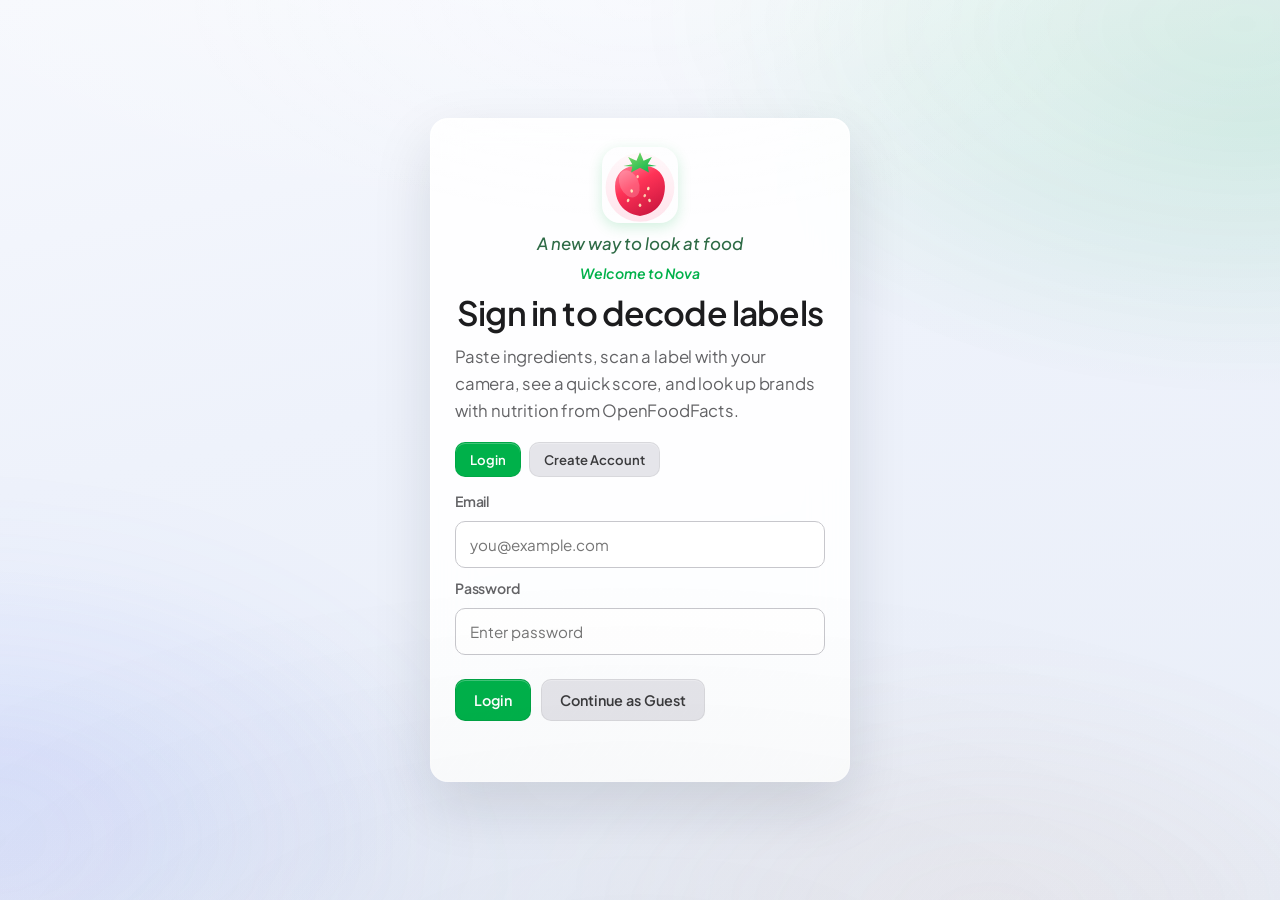
==== index.html @ 75154de6 "Add premium mesh background and glass UI chrome. Layer mesh gradients, blurred aurora blobs, vignett" ====
<!doctype html>
<html lang="en">
  <head>
    <meta charset="UTF-8" />
    <meta name="viewport" content="width=device-width, initial-scale=1.0" />
    <title>Nova — label decoder</title>
    <meta
      name="description"
      content="Nova: paste ingredients or scan a label, get a rough health score and additive flags. Vanilla JS, OpenFoodFacts, GitHub Pages."
    />
    <link rel="icon" href="./assets/nova-fruit-logo.svg" type="image/svg+xml" />
    <link rel="stylesheet" href="./nova-fonts.css?v=5" />
    <link rel="stylesheet" href="./styles.css?v=4" />
  </head>
  <body>
    <a class="skip" href="#app-main">Skip to main content</a>

    <section id="authScreen" class="auth-screen">
      <div class="auth-card">
        <div class="auth-logo-wrap">
          <img
            class="app-logo app-logo--lg"
            src="./assets/nova-fruit-logo.svg"
            width="76"
            height="76"
            alt=""
            decoding="async"
          />
        </div>
        <p class="tagline">A new way to look at food</p>
        <p class="eyebrow">Welcome to Nova</p>
        <h1>Sign in to decode labels</h1>
        <p class="auth-subtitle">
          Paste ingredients, scan a label with your camera, see a quick score, and look up brands with nutrition
          from OpenFoodFacts.
        </p>
        <div class="auth-mode-switch">
          <button id="showLoginButton" class="secondary small" type="button">Login</button>
          <button id="showCreateAccountButton" class="secondary small" type="button">
            Create Account
          </button>
        </div>
        <label for="loginEmail" class="label">Email</label>
        <input id="loginEmail" type="email" placeholder="you@example.com" />
        <label for="loginPassword" class="label">Password</label>
        <input id="loginPassword" type="password" placeholder="Enter password" />
        <div id="createAccountFields" class="hidden">
          <label for="signupConfirmPassword" class="label">Confirm Password</label>
          <input
            id="signupConfirmPassword"
            type="password"
            placeholder="Re-enter password"
          />
        </div>
        <div class="actions">
          <button id="loginButton">Login</button>
          <button id="createAccountButton" class="hidden">Create Account</button>
          <button id="guestButton" class="secondary">Continue as Guest</button>
        </div>
        <p id="authMessage" class="auth-message"></p>
      </div>
    </section>

    <div id="appContent" class="hidden">
      <div class="app-top-nav-wrap">
        <div class="app-top-nav">
          <a class="brand-lockup" href="#app-main" aria-label="Nova — main content">
            <img
              class="app-logo app-logo--nav"
              src="./assets/nova-fruit-logo.svg"
              width="36"
              height="36"
              alt=""
              decoding="async"
            />
            <span class="brand-mark">Nova</span>
          </a>
          <div class="top-metrics">
            <span id="topDateBadge" class="top-badge">📅</span>
            <span id="topCaloriesLeftBadge" class="top-badge top-badge--accent">Calories left: --</span>
          </div>
          <nav class="app-top-links" aria-label="Related pages">
            <a href="./history.html">History</a>
            <a href="./recommendations.html">Recommendations</a>
          </nav>
          <button id="themeToggleButton" class="secondary small" type="button">Dark mode</button>
          <button id="logoutButton" class="secondary small" type="button">Logout</button>
        </div>
      </div>

      <main id="app-main" class="app-shell">
        <section class="panel tab-panel" data-tab-panel="dashboard">
          <div class="calendar-strip" id="homeCalendarStrip"></div>
          <div class="home-top-grid">
            <article class="fit-card">
              <p class="fit-label">Steps</p>
              <p id="stepsValue" class="fit-big-number">0</p>
              <div class="home-ring home-ring--large home-ring--blue" id="stepsRing" aria-label="Steps progress">
                <span aria-hidden="true">👟</span>
              </div>
            </article>
            <article class="fit-card">
              <p class="fit-label">Calories burned</p>
              <p id="caloriesBurnedValue" class="fit-big-number">0</p>
              <p id="activityBreakdown" class="fit-subtext">Walk 0 · Active 0</p>
              <div class="home-ring home-ring--large home-ring--orange" id="caloriesBurnedRing" aria-label="Calories burned progress">
                <span aria-hidden="true">🔥</span>
              </div>
            </article>
          </div>
          <div class="water-row fit-card">
            <div>
              <p class="fit-label">Water</p>
              <strong id="waterValue">0 / 8 cups</strong>
            </div>
            <div class="water-actions">
              <button id="waterMinusButton" type="button" class="secondary small">−</button>
              <button id="waterPlusButton" type="button" class="secondary small">+</button>
            </div>
          </div>
          <div class="home-recent-head">
            <h3>Recently logged</h3>
          </div>
          <div id="homeRecentList" class="home-recent-list"></div>
        </section>

        <section class="panel tab-panel" data-tab-panel="progress">
          <h2>Progress</h2>
          <div class="progress-stat-grid">
            <article class="fit-card progress-stat-card">
              <p class="fit-label">Last weight</p>
              <strong id="lastWeightValue">0 lb</strong>
              <div class="home-ring home-ring--blue" id="weightRing"><span aria-hidden="true">⚖</span></div>
            </article>
            <article class="fit-card progress-stat-card">
              <p class="fit-label">Days logged</p>
              <strong id="daysLoggedValue">0</strong>
              <span id="cheatBadge" class="cheat-badge">0 cheat</span>
              <div class="home-ring home-ring--green" id="daysLoggedRing"><span aria-hidden="true">✓</span></div>
            </article>
          </div>
          <div class="segmented-control" id="progressRangeControl" role="tablist" aria-label="Progress range">
            <button type="button" class="segment active" data-range="90">90 Days</button>
            <button type="button" class="segment" data-range="180">6 Months</button>
            <button type="button" class="segment" data-range="365">1 Year</button>
            <button type="button" class="segment" data-range="all">All Time</button>
          </div>
          <article class="fit-card goal-progress-card">
            <div class="goal-progress-head">
              <h3>Goal Progress</h3>
              <span id="goalProgressLabel">0% completed</span>
            </div>
            <div id="goalChartWrap" class="goal-chart-wrap">
              <svg id="goalChartSvg" viewBox="0 0 640 240" aria-label="Goal progress chart"></svg>
              <div id="goalChartTooltip" class="chart-tooltip hidden"></div>
            </div>
          </article>
          <div class="goal-grid">
            <label class="label" for="goalCalories">Calorie goal</label>
            <input id="goalCalories" type="number" min="800" step="10" />
            <label class="label" for="goalProtein">Protein goal (g)</label>
            <input id="goalProtein" type="number" min="10" step="1" />
            <label class="label" for="goalCarbs">Carbs goal (g)</label>
            <input id="goalCarbs" type="number" min="10" step="1" />
            <label class="label" for="goalFat">Fat goal (g)</label>
            <input id="goalFat" type="number" min="10" step="1" />
            <div class="actions">
              <button id="saveGoalsButton">Save goals</button>
            </div>
          </div>
        </section>

        <section class="panel tab-panel" data-tab-panel="scan">
          <h2>Ingredient scan</h2>
          <label for="ingredients" class="label">Ingredients</label>
          <p class="lookup-note">
            Paste text, or use <strong>Scan label with camera</strong> — ingredients are read on your device (OCR).
            Commas, semicolons, or line breaks all work.
          </p>
          <div id="scanZone" class="scan-zone">
            <textarea
              id="ingredients"
              placeholder="Example: Carbonated water, high fructose corn syrup, caramel color, phosphoric acid, natural flavors, potassium benzoate, caffeine..."
              rows="8"
            ></textarea>
            <div class="scan-overlay hidden" id="scanOverlay" aria-hidden="true">
              <div class="scan-line"></div>
            </div>
          </div>
          <div id="scanLoading" class="scan-loading hidden" aria-live="polite">
            <span class="spinner" aria-hidden="true"></span>
            <span>Analyzing ingredients...</span>
          </div>

          <div class="actions">
            <button id="scanButton">Run Scan</button>
            <button id="openCameraModalButton" type="button" class="secondary">Scan label with camera</button>
            <button id="loadDemoButton" class="secondary">Load Demo Label</button>
          </div>

          <div
            id="cameraModal"
            class="modal hidden"
            role="dialog"
            aria-modal="true"
            aria-labelledby="cameraModalTitle"
          >
            <div class="modal-backdrop" id="cameraModalBackdrop" tabindex="-1"></div>
            <div class="modal-card">
              <h3 id="cameraModalTitle">Scan ingredient label</h3>
              <p class="modal-lead">
                Photograph the ingredient list in good light. Recognition runs in your browser; nothing is uploaded
                to Nova’s servers.
              </p>
              <video id="cameraPreview" class="camera-preview hidden" playsinline muted></video>
              <canvas id="cameraCanvas" class="hidden"></canvas>
              <p id="cameraOcrStatus" class="camera-status empty-state" aria-live="polite"></p>
              <div class="modal-actions">
                <button type="button" id="cameraWebcamStart" class="secondary">Use webcam</button>
                <button type="button" id="cameraWebcamCapture" class="secondary hidden">Capture photo</button>
                <input
                  id="cameraFileInput"
                  type="file"
                  class="hidden"
                  accept="image/*"
                  capture="environment"
                />
                <button type="button" id="cameraFileTrigger" class="secondary">Take / choose photo</button>
                <button type="button" id="cameraModalClose" class="secondary">Close</button>
              </div>
            </div>
          </div>

          <hr class="divider" />

          <h2>Brand lookup</h2>
          <label for="brandSearch" class="label">Search a food brand</label>
          <p class="lookup-note">Live product nutrition and food images powered by OpenFoodFacts.</p>
          <div class="brand-search-wrap">
            <input
              id="brandSearch"
              type="text"
              placeholder="Example: Kellogg's, Coca-Cola, Chobani..."
              autocomplete="off"
              aria-autocomplete="list"
              aria-controls="brandSuggestions"
              aria-expanded="false"
            />
            <ul id="brandSuggestions" class="suggestions hidden"></ul>
          </div>

          <div class="actions">
            <button id="brandSearchButton">Search Brand</button>
            <button id="loadBrandDemoButton" class="secondary">
              Load Demo Brand
            </button>
          </div>

          <hr class="divider" />
          <h2>Barcode lookup</h2>
          <label for="barcodeInput" class="label">Enter barcode (UPC/EAN)</label>
          <input id="barcodeInput" type="text" placeholder="Example: 5449000054227" inputmode="numeric" />
          <div class="actions">
            <button id="barcodeLookupButton">Lookup Barcode</button>
          </div>
        </section>

        <section class="panel panel--results tab-panel" data-tab-panel="results">
          <h2>Scan results</h2>
          <p class="lookup-note score-legend" aria-label="Score color bands">
            <span><strong>80–100</strong> good</span> ·
            <span><strong>50–79</strong> so-so</span> ·
            <span><strong>0–49</strong> poor</span>
          </p>
          <div id="emptyState" class="empty-state">
            Run a scan to see additive detection, risk analysis, and cleaner swaps.
          </div>

          <div id="results" class="hidden">
            <div class="score-row">
              <div class="score-badge tier-neutral" id="scoreBadge">
                <span id="scoreValue">--</span>
                <small>Health Score</small>
              </div>
              <div>
                <p id="verdict" class="verdict"></p>
                <p id="confidence" class="confidence"></p>
                <p id="nutritionSummary" class="nutrition-summary"></p>
                <div class="actions actions--compact">
                  <label for="mealTypeSelect" class="label">Log as</label>
                  <select id="mealTypeSelect">
                    <option value="Breakfast">Breakfast</option>
                    <option value="Lunch">Lunch</option>
                    <option value="Dinner">Dinner</option>
                    <option value="Snack">Snack</option>
                  </select>
                  <button id="addToTodayButton" class="secondary" type="button" disabled>Add to Today</button>
                </div>
              </div>
            </div>

            <figure class="result-visual">
              <img
                id="resultImage"
                src="./assets/default-food.svg"
                alt="Food profile visual"
                referrerpolicy="no-referrer"
                loading="lazy"
              />
              <figcaption id="resultImageCaption">Visual profile preview</figcaption>
            </figure>

            <div class="result-block">
              <h3 id="flagTitle">Hidden Additives / Harmful Ingredients</h3>
              <ul id="flagList"></ul>
            </div>

            <div class="result-block">
              <h3 id="factTitle">What This Means</h3>
              <ul id="factList"></ul>
            </div>

            <div class="result-block">
              <h3 id="alternativeTitle">Cleaner Alternatives</h3>
              <ul id="alternativeList"></ul>
            </div>
          </div>
        </section>

        <section class="panel tab-panel" data-tab-panel="log">
          <h2>Today meal log</h2>
          <p id="mealLogDate" class="lookup-note"></p>
          <div id="mealTimeline" class="meal-timeline"></div>
        </section>
      </main>

      <nav class="bottom-tabs" aria-label="App sections">
        <button class="tab-button active" type="button" data-tab-target="dashboard" aria-label="Home">
          <span class="tab-icon" aria-hidden="true">⌂</span>
          <span class="tab-label">Home</span>
        </button>
        <button class="tab-button" type="button" data-tab-target="progress" aria-label="Progress">
          <span class="tab-icon" aria-hidden="true">▥</span>
          <span class="tab-label">Progress</span>
        </button>
        <button class="tab-button" type="button" data-tab-target="scan" aria-label="Settings">
          <span class="tab-icon" aria-hidden="true">⚙</span>
          <span class="tab-label">Settings</span>
        </button>
      </nav>
      <button id="fabAddButton" class="fab-add-button" type="button" aria-label="Add meal">+</button>

      <footer class="app-footer">
        <p>
          <strong>Nova — Grislis</strong> · class project<br />
          <a href="./showcase.html">Project write-up (showcase)</a>
          ·
          <a href="https://github.com/bgrislis27-crypto/Grislis--Nova-app">GitHub repository</a>
        </p>
        <p class="fine-print">
          Visual style and traffic-light colors are <strong>Yuka-inspired</strong> for a class demo. Nova is not
          affiliated with Yuka SAS; scores and UI differ from the real product. Not medical advice — consult a
          professional for personal nutrition decisions.
        </p>
      </footer>
    </div>

    <script src="./app.js"></script>
  </body>
</html>
---- nova-fonts.css ----
/* Shared by index.html + showcase.html — one source of truth for type. */
@import url("https://fonts.googleapis.com/css2?family=Plus+Jakarta+Sans:ital,wght@0,400..700;1,400..700&display=swap");

:root {
  --font-serif: "Iowan Old Style", "Palatino Linotype", Palatino, "Palatino LT STD", Charter,
    "Book Antiqua", Georgia, "Times New Roman", serif;
  /* Rounded app-style sans (common on modern nutrition / tracker UIs) */
  --font-ui: "Plus Jakarta Sans", -apple-system, BlinkMacSystemFont, "Segoe UI", Roboto, "Helvetica Neue", Arial,
    sans-serif;
  --step--1: clamp(0.9rem, 0.85rem + 0.35vw, 1.05rem);
  --step-0: clamp(1.04rem, 0.96rem + 0.45vw, 1.18rem);
}
---- styles.css ----
/* Yuka-inspired palette (aligned with showcase.html tokens). */
:root {
  color-scheme: light;
  --page: #f3f4f8;
  --page-alt: #f8f9fc;
  --page-elevated: #eef1f7;
  --card: #ffffff;
  --text: #1c1c1e;
  --muted: #636366;
  --border: #d1d1d6;
  --stroke: #d1d1d6;
  --border-strong: #c7c7cc;
  --yuka-excellent: #00b14a;
  --yuka-excellent-soft: #e6f7ed;
  --yuka-fair: #ff9f0a;
  --yuka-fair-soft: #fff4e5;
  --yuka-poor: #ff3b30;
  --yuka-poor-soft: #ffebeb;
  --excellent: #00b14a;
  --cta: #00b14a;
  --cta-hover: #009a3f;
  --secondary-fill: #e5e5ea;
  --secondary-text: #3a3a3c;
  --secondary-hover: #d8d8dc;
  --shadow: 0 6px 18px rgba(15, 23, 42, 0.06);
  --shadow-card: var(--shadow);
  --shadow-float: 0 4px 20px rgba(0, 0, 0, 0.06);
  --shadow-lg: var(--shadow-float);
  --radius: 18px;
  --radius-lg: 18px;
  --radius-md: 14px;
  --radius-sm: 10px;
  --max: 52rem;
  --space: clamp(1rem, 3vw, 2.5rem);
  --paper-noise: rgba(255, 255, 255, 0.08);
  /* Page atmosphere (light) */
  --bg-mesh-a: #f6f8fd;
  --bg-mesh-b: #eef2fb;
  --bg-mesh-c: #e9eef8;
  --bg-aurora-1: rgba(0, 177, 74, 0.11);
  --bg-aurora-2: rgba(110, 138, 255, 0.14);
  --bg-aurora-3: rgba(255, 186, 130, 0.09);
  --bg-vignette: rgba(12, 18, 32, 0.045);
  --bg-rim: rgba(255, 255, 255, 0.55);
  --bg-blob-blur: 68px;
  --bg-mesh-spot-tr: rgba(0, 177, 74, 0.06);
  --bg-mesh-spot-bl: rgba(110, 138, 255, 0.07);
}

:root[data-theme="dark"] {
  color-scheme: dark;
  --page: #141723;
  --page-alt: #171b29;
  --page-elevated: #1a1f2e;
  --card: #1c2232;
  --text: #f3f5fb;
  --muted: #a2acc1;
  --border: #364055;
  --stroke: #364055;
  --border-strong: #3d4960;
  --secondary-fill: #2a3347;
  --secondary-text: #e4e8f3;
  --secondary-hover: #34405a;
  --shadow: 0 8px 24px rgba(0, 0, 0, 0.35);
  --paper-noise: rgba(255, 255, 255, 0.02);
  /* Page atmosphere (dark) */
  --bg-mesh-a: #0d1018;
  --bg-mesh-b: #121826;
  --bg-mesh-c: #0a0d14;
  --bg-aurora-1: rgba(0, 214, 110, 0.07);
  --bg-aurora-2: rgba(96, 140, 255, 0.1);
  --bg-aurora-3: rgba(255, 170, 95, 0.045);
  --bg-vignette: rgba(0, 0, 0, 0.42);
  --bg-rim: rgba(120, 160, 255, 0.06);
  --bg-blob-blur: 80px;
  --bg-mesh-spot-tr: rgba(0, 214, 110, 0.05);
  --bg-mesh-spot-bl: rgba(96, 140, 255, 0.08);
}

* {
  box-sizing: border-box;
}

html {
  min-height: 100%;
  scroll-behavior: smooth;
}

@media (prefers-reduced-motion: reduce) {
  html {
    scroll-behavior: auto;
  }
}

a {
  color: #008f3d;
  text-decoration-thickness: 0.06em;
  text-underline-offset: 0.18em;
}

a:hover {
  color: var(--cta-hover);
}

code {
  font-family: ui-monospace, "Cascadia Code", "Source Code Pro", Menlo, Consolas, monospace;
  font-size: 0.88em;
}

body {
  margin: 0;
  font-family: var(--font-ui);
  font-size: var(--step-0);
  color: var(--text);
  min-height: 100vh;
  line-height: 1.55;
  letter-spacing: -0.01em;
  -webkit-font-smoothing: antialiased;
  background-color: var(--page);
  background-image:
    radial-gradient(ellipse 120% 70% at 50% -15%, var(--bg-rim), transparent 58%),
    radial-gradient(ellipse 90% 55% at 100% 15%, var(--bg-mesh-spot-tr), transparent 52%),
    radial-gradient(ellipse 70% 45% at 0% 85%, var(--bg-mesh-spot-bl), transparent 50%),
    linear-gradient(168deg, var(--bg-mesh-a) 0%, var(--bg-mesh-b) 42%, var(--bg-mesh-c) 100%);
  background-attachment: fixed;
}

/* Soft aurora blobs — between body background and content */
body::before {
  content: "";
  position: fixed;
  inset: -12%;
  pointer-events: none;
  background:
    radial-gradient(ellipse 55% 48% at 88% 10%, var(--bg-aurora-1), transparent 70%),
    radial-gradient(ellipse 48% 42% at 8% 85%, var(--bg-aurora-2), transparent 72%),
    radial-gradient(ellipse 40% 35% at 72% 95%, var(--bg-aurora-3), transparent 75%);
  filter: blur(var(--bg-blob-blur));
  opacity: 0.92;
  transform: translateZ(0);
  animation: aura-drift 28s ease-in-out infinite alternate;
}

@media (prefers-reduced-motion: reduce) {
  body::before {
    animation: none;
  }
}

@keyframes aura-drift {
  0% {
    transform: translate(0, 0) scale(1);
  }
  100% {
    transform: translate(-1.2%, 1.4%) scale(1.03);
  }
}

/* Vignette + micro texture — sits above blurred layer */
body::after {
  content: "";
  position: fixed;
  inset: 0;
  pointer-events: none;
  background-image:
    radial-gradient(ellipse 140% 90% at 50% 110%, var(--bg-vignette), transparent 52%),
    radial-gradient(ellipse 80% 55% at 50% 0%, rgba(255, 255, 255, 0.06), transparent 45%),
    repeating-linear-gradient(
      125deg,
      transparent 0,
      transparent 9px,
      var(--paper-noise) 9px,
      var(--paper-noise) 10px
    );
  opacity: 0.85;
  mix-blend-mode: multiply;
}

:root[data-theme="dark"] body::after {
  mix-blend-mode: normal;
  opacity: 1;
  background-image:
    radial-gradient(ellipse 130% 85% at 50% 115%, var(--bg-vignette), transparent 55%),
    radial-gradient(ellipse 75% 45% at 50% -5%, rgba(120, 160, 255, 0.07), transparent 48%),
    repeating-linear-gradient(
      125deg,
      transparent 0,
      transparent 9px,
      var(--paper-noise) 9px,
      var(--paper-noise) 10px
    );
}

.skip {
  position: absolute;
  left: -999px;
  top: auto;
  width: 1px;
  height: 1px;
  overflow: hidden;
}

.skip:focus {
  position: fixed;
  left: 16px;
  top: 16px;
  z-index: 999;
  width: auto;
  height: auto;
  padding: 0.75rem 1rem;
  background: var(--card);
  border: 2px solid var(--yuka-excellent);
  border-radius: 12px;
  color: var(--text);
  text-decoration: none;
  font-family: var(--font-ui);
  font-size: 0.9rem;
}

.auth-screen {
  min-height: 100vh;
  display: grid;
  place-items: center;
  padding: 24px;
  background: transparent;
}

.auth-card {
  width: 100%;
  max-width: 420px;
  background: rgba(255, 255, 255, 0.9);
  backdrop-filter: blur(18px) saturate(1.1);
  -webkit-backdrop-filter: blur(18px) saturate(1.1);
  border: 1px solid rgba(255, 255, 255, 0.75);
  border-radius: var(--radius-lg);
  padding: 28px 24px;
  box-shadow:
    0 1px 0 rgba(255, 255, 255, 0.75) inset,
    0 24px 60px rgba(15, 23, 42, 0.12);
}

.auth-card .tagline {
  margin: 0 0 6px;
  text-align: center;
}

.auth-logo-wrap {
  display: flex;
  justify-content: center;
  margin: 0 0 8px;
}

.app-logo {
  display: block;
  width: 56px;
  height: 56px;
  flex-shrink: 0;
  border-radius: 14px;
  box-shadow: 0 4px 14px rgba(0, 177, 74, 0.18);
}

.app-logo--lg {
  width: 76px;
  height: 76px;
  border-radius: 18px;
}

.app-logo--sm {
  width: 38px;
  height: 38px;
  border-radius: 11px;
  box-shadow: 0 2px 10px rgba(0, 177, 74, 0.14);
}

.app-logo--nav {
  width: 36px;
  height: 36px;
  border-radius: 10px;
  box-shadow: 0 4px 14px rgba(0, 177, 74, 0.2);
}

.app-logo--hero {
  width: 4.35rem;
  height: 4.35rem;
  border-radius: 1.1rem;
  box-shadow: 0 8px 22px rgba(0, 177, 74, 0.2);
}

.app-top-nav-wrap {
  position: sticky;
  top: 0;
  z-index: 50;
  width: 100%;
  background: rgba(255, 255, 255, 0.78);
  backdrop-filter: blur(18px) saturate(1.12);
  -webkit-backdrop-filter: blur(18px) saturate(1.12);
  border-bottom: 1px solid rgba(255, 255, 255, 0.65);
  box-shadow:
    0 1px 0 rgba(255, 255, 255, 0.55) inset,
    0 10px 40px rgba(15, 23, 42, 0.05);
}

.app-top-nav {
  max-width: calc(var(--max) + 6rem);
  margin: 0 auto;
  padding: 0.85rem var(--space);
  display: grid;
  grid-template-columns: minmax(0, 1fr) auto auto auto;
  align-items: center;
  gap: 0.5rem 0.75rem;
  font-family: var(--font-ui);
  font-size: 0.94rem;
}

.app-header {
  max-width: calc(var(--max) + 6rem);
  margin: 0 auto;
  padding: 0.75rem var(--space) 0;
}

.app-top-nav .brand-lockup {
  justify-self: start;
}

.app-top-nav .app-top-links {
  justify-self: end;
}

.app-top-nav #logoutButton {
  justify-self: end;
}

.top-metrics {
  display: inline-flex;
  flex-wrap: wrap;
  gap: 0.45rem;
  justify-self: center;
}

.top-badge {
  display: inline-flex;
  align-items: center;
  gap: 0.35rem;
  padding: 7px 10px;
  border-radius: 999px;
  font-size: 0.78rem;
  color: #4b5668;
  background: rgba(231, 236, 245, 0.85);
  border: 1px solid rgba(70, 84, 106, 0.12);
}

.top-badge--accent {
  color: #0f6537;
  background: rgba(217, 241, 228, 0.9);
  border-color: rgba(0, 177, 74, 0.32);
  font-weight: 600;
}

@media (max-width: 540px) {
  .app-top-nav {
    grid-template-columns: 1fr 1fr;
    justify-items: stretch;
  }

  .app-top-nav .brand-lockup,
  .app-top-nav .top-metrics,
  .app-top-nav .app-top-links {
    justify-self: stretch;
  }

  .app-top-nav #logoutButton {
    grid-column: 1 / -1;
  }

  .app-top-links {
    justify-content: center;
  }

  .top-metrics {
    justify-content: flex-start;
  }

  .app-top-nav #logoutButton {
    width: 100%;
  }
}

.brand-lockup {
  display: inline-flex;
  align-items: center;
  gap: 0.45rem;
  text-decoration: none;
  color: inherit;
}

.brand-lockup:hover {
  text-decoration: none;
}

.brand-mark {
  font-family: var(--font-ui);
  font-weight: 700;
  font-size: 1.12rem;
  letter-spacing: 0;
  color: var(--excellent);
}

.brand-lockup:hover .brand-mark {
  color: var(--cta-hover);
}

.app-top-links {
  display: flex;
  flex-wrap: wrap;
  gap: 0.45rem 0.85rem;
  justify-content: center;
}

.app-top-links a {
  font-size: 0.82rem;
  font-weight: 500;
  color: var(--muted);
  text-decoration: none;
}

.app-top-links a:hover {
  color: var(--text);
  text-decoration: underline;
}

.auth-subtitle {
  color: var(--muted);
  margin-top: 0;
  margin-bottom: 18px;
  font-size: 1.05rem;
  line-height: 1.62;
}

.auth-message {
  min-height: 20px;
  margin: 12px 0 0;
  color: var(--yuka-fair);
  font-size: 0.9rem;
  font-family: var(--font-ui);
}

.auth-mode-switch {
  display: flex;
  gap: 8px;
  margin-bottom: 14px;
}

.auth-mode-switch button.active {
  background: var(--cta);
  color: #fff;
}

.hero {
  padding: clamp(1.25rem, 4vw, 2.5rem) 0 clamp(1.5rem, 5vw, 3rem);
}

.hero-inner {
  padding: clamp(1.25rem, 3vw, 1.75rem);
  border-radius: var(--radius);
  border: 1px solid rgba(255, 255, 255, 0.7);
  background: #ffffff;
  box-shadow: 0 18px 48px rgba(15, 23, 42, 0.14);
  position: relative;
  overflow: clip;
}

.hero-inner::after {
  content: "";
  position: absolute;
  right: -80px;
  top: -80px;
  width: 220px;
  height: 220px;
  border-radius: 50%;
  background: radial-gradient(circle, rgba(0, 177, 74, 0.13) 0%, rgba(0, 177, 74, 0) 68%);
  pointer-events: none;
}

.hero-mark {
  display: flex;
  justify-content: center;
  margin: 0 0 0.75rem;
}

.tagline {
  margin: 0 0 0.4rem;
  font-size: 1.05rem;
  font-weight: 500;
  font-style: italic;
  letter-spacing: 0;
  text-transform: none;
  color: #2d6a45;
  text-align: center;
}

.hero-inner .tagline {
  text-align: center;
}

.eyebrow {
  color: var(--yuka-excellent);
  letter-spacing: 0;
  font-size: 0.88rem;
  font-weight: 600;
  font-style: italic;
  text-transform: none;
  margin: 0 0 8px;
  text-align: center;
}

h1 {
  margin: 0 0 10px;
  line-height: 1.2;
  font-weight: 600;
  font-size: clamp(1.55rem, 1.2rem + 1.5vw, 2.1rem);
  letter-spacing: -0.025em;
  text-align: center;
  max-width: 34ch;
  margin-left: auto;
  margin-right: auto;
}

.lead {
  margin: 0 auto;
  max-width: 52ch;
  color: var(--muted);
  font-size: 1.05rem;
  line-height: 1.62;
  text-align: center;
}

.hero-content--with-art {
  display: flex;
  justify-content: center;
  margin-top: 1.25rem;
}

.hero-image {
  width: 100%;
  max-width: 260px;
  border-radius: var(--radius-md);
  border: 1px solid var(--border);
  background: #ffffff;
  box-shadow: var(--shadow-card);
  padding: 6px;
  transform: rotate(-1.2deg);
}

.app-shell {
  display: block;
  max-width: calc(var(--max) + 6rem);
  margin: 0 auto;
  padding: 1rem var(--space) 7rem;
}

.app-shell > .panel {
  border-radius: 18px;
  border: 1px solid rgba(255, 255, 255, 0.55);
  box-shadow:
    0 1px 0 rgba(255, 255, 255, 0.65) inset,
    0 10px 40px rgba(15, 23, 42, 0.07),
    0 2px 8px rgba(15, 23, 42, 0.03);
  margin: 0 0 1rem;
  padding: clamp(1.75rem, 4vw, 2.75rem) var(--space);
  background: var(--card);
  position: relative;
}

.app-shell > .panel:nth-of-type(even) {
  border-radius: 18px;
}

@media (min-width: 920px) {
  .app-shell > .panel:nth-of-type(odd) {
    transform: none;
  }
  .app-shell > .panel:nth-of-type(even) {
    transform: none;
  }
}

.app-shell > .panel.panel--results {
  background: var(--page-elevated);
  border-color: rgba(255, 255, 255, 0.45);
  box-shadow:
    0 1px 0 rgba(255, 255, 255, 0.5) inset,
    0 14px 44px rgba(15, 23, 42, 0.09);
}

.tab-panel {
  display: none;
}

.tab-panel.active {
  display: block;
}

h2 {
  margin-top: 0;
  font-size: clamp(1.22rem, 1.05rem + 0.65vw, 1.5rem);
  font-weight: 600;
  letter-spacing: -0.02em;
  line-height: 1.25;
  display: inline-flex;
  align-items: center;
  gap: 0.55rem;
}

h2::before {
  content: "";
  width: 8px;
  height: 8px;
  border-radius: 999px;
  background: #2cb56f;
  box-shadow: 0 0 0 4px rgba(44, 181, 111, 0.18);
}

.app-shell > .panel h2 {
  margin-bottom: 0.5rem;
}

.label {
  display: block;
  margin-bottom: 8px;
  color: var(--muted);
  font-size: 0.88rem;
  font-weight: 600;
  font-family: var(--font-ui);
}

textarea {
  width: 100%;
  border-radius: var(--radius-sm);
  border: 1px solid var(--border-strong);
  background: var(--card);
  color: var(--text);
  padding: 14px;
  resize: vertical;
  line-height: 1.45;
  font-size: 0.95rem;
  font-family: var(--font-ui);
}

textarea:focus-visible {
  outline: 2px solid var(--yuka-excellent);
  outline-offset: 1px;
  border-color: var(--yuka-excellent);
}

.scan-zone {
  position: relative;
}

.scan-overlay {
  position: absolute;
  inset: 0;
  border-radius: var(--radius-sm);
  pointer-events: none;
  overflow: hidden;
  background: linear-gradient(
    to bottom,
    rgba(255, 255, 255, 0.35),
    rgba(255, 255, 255, 0.1)
  );
}

.scan-line {
  position: absolute;
  left: 0;
  right: 0;
  height: 3px;
  background: linear-gradient(90deg, transparent, var(--yuka-excellent), transparent);
  box-shadow: 0 0 12px rgba(0, 177, 74, 0.45);
  animation: scanLineMove 1.1s ease-in-out infinite alternate;
}

.scan-loading {
  margin-top: 10px;
  display: inline-flex;
  align-items: center;
  gap: 8px;
  color: var(--muted);
  font-size: 0.92rem;
  font-family: var(--font-ui);
}

.spinner {
  width: 16px;
  height: 16px;
  border: 2px solid var(--border);
  border-top-color: var(--yuka-excellent);
  border-radius: 999px;
  animation: spin 0.8s linear infinite;
}

@keyframes scanLineMove {
  from {
    top: 8%;
  }
  to {
    top: calc(100% - 8%);
  }
}

@keyframes spin {
  to {
    transform: rotate(360deg);
  }
}

input[type="text"] {
  width: 100%;
  border-radius: var(--radius-sm);
  border: 1px solid var(--border-strong);
  background: var(--card);
  color: var(--text);
  padding: 12px 14px;
  line-height: 1.4;
  font-size: 0.95rem;
  font-family: var(--font-ui);
}

input[type="number"],
select {
  width: 100%;
  border-radius: var(--radius-sm);
  border: 1px solid var(--border-strong);
  background: var(--card);
  color: var(--text);
  padding: 11px 12px;
  line-height: 1.4;
  font-size: 0.95rem;
  font-family: var(--font-ui);
}

input[type="text"]:focus-visible {
  outline: 2px solid var(--yuka-excellent);
  outline-offset: 1px;
}

input[type="number"]:focus-visible,
select:focus-visible {
  outline: 2px solid var(--yuka-excellent);
  outline-offset: 1px;
}

input[type="email"],
input[type="password"] {
  width: 100%;
  border-radius: var(--radius-sm);
  border: 1px solid var(--border-strong);
  background: #ffffff;
  color: var(--text);
  padding: 12px 14px;
  line-height: 1.4;
  margin-bottom: 10px;
  font-size: 0.95rem;
  font-family: var(--font-ui);
}

input[type="email"]:focus-visible,
input[type="password"]:focus-visible {
  outline: 2px solid var(--yuka-excellent);
  outline-offset: 1px;
}

.brand-search-wrap {
  position: relative;
}

.suggestions {
  position: absolute;
  top: calc(100% + 6px);
  left: 0;
  right: 0;
  list-style: none;
  margin: 0;
  padding: 6px;
  background: var(--card);
  border: 1px solid var(--border);
  border-radius: var(--radius-sm);
  z-index: 20;
  box-shadow: var(--shadow-float);
}

.suggestions li {
  margin: 0;
}

.suggestion-item {
  width: 100%;
  text-align: left;
  padding: 10px 12px;
  border-radius: 8px;
  border: 0;
  background: transparent;
  color: var(--text);
  cursor: pointer;
  font-size: 0.95rem;
  font-family: var(--font-ui);
}

.suggestion-item:hover,
.suggestion-item.active {
  background: var(--yuka-excellent-soft);
}

.actions {
  margin-top: 14px;
  display: flex;
  gap: 10px;
  flex-wrap: wrap;
}

.actions--compact {
  align-items: center;
  gap: 8px;
}

.actions--compact .label {
  margin: 0;
}

.actions--compact select {
  width: auto;
  min-width: 126px;
}

.divider {
  border: 0;
  border-top: 1px solid var(--border);
  margin: 22px 0;
}

button {
  border: 0;
  border-radius: 10px;
  padding: 11px 18px;
  font-family: var(--font-ui);
  font-weight: 600;
  font-size: 0.9rem;
  cursor: pointer;
  background: var(--cta);
  color: #fff;
  border: 1px solid rgba(0, 0, 0, 0.08);
  box-shadow: 0 1px 0 rgba(255, 255, 255, 0.25) inset;
}

button:hover {
  background: var(--cta-hover);
}

button.secondary {
  background: var(--secondary-fill);
  color: var(--secondary-text);
  border-color: rgba(0, 0, 0, 0.06);
}

button.secondary:hover {
  background: var(--secondary-hover);
}

button.small {
  padding: 8px 14px;
  font-size: 0.82rem;
}

button:focus-visible {
  outline: 2px solid var(--yuka-fair);
  outline-offset: 2px;
}

.hidden {
  display: none;
}

.modal {
  position: fixed;
  inset: 0;
  z-index: 200;
  display: grid;
  place-items: center;
  padding: 20px;
}

.modal.hidden {
  display: none;
}

.modal-backdrop {
  position: absolute;
  inset: 0;
  background: rgba(0, 0, 0, 0.35);
}

.modal-card {
  position: relative;
  z-index: 1;
  width: 100%;
  max-width: 420px;
  max-height: min(92vh, 640px);
  overflow: auto;
  background: var(--card);
  border: 1px solid var(--border);
  border-radius: var(--radius-lg);
  padding: 20px;
  box-shadow: var(--shadow-float);
  font-family: var(--font-ui);
}

.modal-card h3 {
  margin: 0 0 8px;
  font-size: 1.02rem;
  font-weight: 600;
}

.modal-lead {
  margin: 0 0 14px;
  color: var(--muted);
  font-size: 1.05rem;
  line-height: 1.62;
}

.camera-preview {
  width: 100%;
  max-height: 220px;
  object-fit: cover;
  border-radius: var(--radius-sm);
  border: 1px solid var(--border);
  background: #000;
  margin-bottom: 10px;
}

.camera-status {
  min-height: 2.5em;
  margin: 0 0 12px;
  font-size: 0.95rem;
}

.modal-actions {
  display: flex;
  flex-wrap: wrap;
  gap: 8px;
}

.modal-actions button:disabled {
  opacity: 0.55;
  cursor: not-allowed;
}

.empty-state {
  color: var(--muted);
  font-size: 1.05rem;
  line-height: 1.62;
}

.score-row {
  display: flex;
  align-items: center;
  gap: 18px;
  margin-bottom: 16px;
}

.score-badge {
  width: 96px;
  height: 96px;
  min-width: 96px;
  border-radius: 999px;
  display: grid;
  place-items: center;
  text-align: center;
  border: 5px solid var(--border);
  background: var(--card);
  transition: border-color 0.2s ease, background-color 0.2s ease;
}

.score-badge span {
  font-family: var(--font-ui);
  font-size: 1.65rem;
  font-weight: 700;
  letter-spacing: 0;
  font-variant-numeric: tabular-nums;
  color: var(--text);
}

.score-badge small {
  font-family: var(--font-ui);
  font-size: 0.62rem;
  font-weight: 600;
  color: var(--muted);
  text-transform: uppercase;
  letter-spacing: 0.04em;
}

.score-badge.tier-good {
  border-color: var(--yuka-excellent);
  background: var(--yuka-excellent-soft);
}

.score-badge.tier-good span {
  color: var(--yuka-excellent);
}

.score-badge.tier-fair {
  border-color: var(--yuka-fair);
  background: var(--yuka-fair-soft);
}

.score-badge.tier-fair span {
  color: #cc7700;
}

.score-badge.tier-poor {
  border-color: var(--yuka-poor);
  background: var(--yuka-poor-soft);
}

.score-badge.tier-poor span {
  color: var(--yuka-poor);
}

.score-badge.tier-neutral {
  border-color: var(--border-strong);
  background: #ffffff;
}

.score-badge.tier-neutral span {
  color: var(--muted);
}

.verdict {
  margin: 0 0 6px;
  font-size: 1.05rem;
  font-weight: 600;
  line-height: 1.25;
}

.confidence {
  margin: 0;
  color: var(--muted);
  font-size: 1.05rem;
  line-height: 1.62;
}

.nutrition-summary {
  margin: 8px 0 0;
  color: var(--text);
  font-size: 1.05rem;
  font-weight: 500;
  line-height: 1.62;
}

.lookup-note {
  margin: -2px 0 10px;
  color: var(--muted);
  font-size: 1.05rem;
  line-height: 1.62;
}

.score-legend {
  margin-bottom: 12px;
  font-size: 1.05rem;
  line-height: 1.62;
}

.score-legend strong {
  color: var(--text);
}

.app-shell .result-block {
  padding: 1.1rem 1.15rem;
  border-radius: 14px;
  border: 1px solid var(--stroke);
  background: var(--card);
  box-shadow: var(--shadow);
  border-left: 4px solid #d9dfe8;
}

#flagTitle,
#factTitle,
#alternativeTitle {
  display: flex;
  align-items: center;
  gap: 0.45rem;
}

#flagTitle::before,
#factTitle::before,
#alternativeTitle::before {
  content: "•";
  color: #7e8aa1;
}

.app-shell .panel.panel--results .result-block {
  background: var(--card);
}

.result-block + .result-block {
  margin-top: 16px;
}

.result-visual {
  margin: 0 0 16px;
}

.result-visual img {
  width: 100%;
  max-width: 360px;
  border-radius: var(--radius-md);
  border: 1px solid var(--border);
  background: #ffffff;
}

.result-visual figcaption {
  margin-top: 8px;
  color: var(--muted);
  font-size: 0.85rem;
  font-style: italic;
}

h3 {
  margin-bottom: 8px;
  font-size: 1.02rem;
  font-weight: 600;
  letter-spacing: -0.015em;
}

ul {
  margin: 0;
  padding-left: 1.15rem;
}

li {
  margin-bottom: 8px;
  color: var(--text);
  font-size: 0.98rem;
  line-height: 1.55;
}

footer,
.app-footer {
  width: 100%;
  max-width: none;
  margin: 0;
  color: var(--muted);
  padding: 1.5rem var(--space) 2rem;
  font-size: var(--step--1);
  line-height: 1.62;
  text-align: center;
  border-top: 1px solid rgba(255, 255, 255, 0.45);
  background: rgba(255, 255, 255, 0.72);
  backdrop-filter: blur(16px) saturate(1.08);
  -webkit-backdrop-filter: blur(16px) saturate(1.08);
  box-shadow: 0 -6px 28px rgba(15, 23, 42, 0.04);
}

.app-footer strong {
  color: var(--text);
}

.bottom-tabs {
  position: fixed;
  left: 0;
  right: 0;
  bottom: 0;
  z-index: 80;
  display: grid;
  grid-template-columns: repeat(3, minmax(0, 1fr));
  gap: 6px;
  padding: 10px max(14px, env(safe-area-inset-left)) calc(14px + env(safe-area-inset-bottom))
    max(96px, env(safe-area-inset-right));
  background: rgba(247, 248, 252, 0.82);
  backdrop-filter: blur(18px) saturate(1.1);
  -webkit-backdrop-filter: blur(18px) saturate(1.1);
  border-top: 1px solid rgba(255, 255, 255, 0.55);
  box-shadow: 0 -8px 32px rgba(15, 23, 42, 0.05);
}

.bottom-tabs .tab-button {
  border-radius: 14px;
  padding: 7px 6px 8px;
  display: grid;
  place-items: center;
  gap: 3px;
  font-size: 0.76rem;
  font-weight: 500;
  color: #818896;
  background: transparent;
  border: 1px solid transparent;
  box-shadow: none;
}

.bottom-tabs .tab-button .tab-icon {
  font-size: 1.18rem;
  line-height: 1;
}

.bottom-tabs .tab-button .tab-label {
  line-height: 1;
}

.bottom-tabs .tab-button.active {
  color: #111827;
  background: #eceef5;
  border-color: #e2e6f0;
}

.fab-add-button {
  position: fixed;
  right: max(16px, env(safe-area-inset-right));
  bottom: calc(16px + env(safe-area-inset-bottom));
  z-index: 90;
  width: 62px;
  height: 62px;
  border-radius: 999px;
  background: #171525;
  color: #ffffff;
  border: 0;
  box-shadow: 0 10px 26px rgba(13, 16, 30, 0.3);
  display: grid;
  place-items: center;
  font-size: 2rem;
  font-weight: 300;
  line-height: 1;
  padding: 0;
}

.fab-add-button:hover {
  background: #242039;
}

.fine-print {
  margin: 1rem auto 0;
  max-width: 38rem;
  font-size: 0.78rem;
  color: #8e8e93;
  line-height: 1.45;
}

.home-hero-card {
  display: flex;
  align-items: center;
  justify-content: space-between;
  padding: 20px 18px;
  border-radius: 18px;
  background: #f3f4f8;
  border: 1px solid #e7e9f1;
  box-shadow: 0 8px 18px rgba(14, 21, 35, 0.06);
}

.calendar-strip {
  display: grid;
  grid-template-columns: repeat(7, minmax(0, 1fr));
  gap: 8px;
  margin-bottom: 12px;
}

.calendar-day {
  border-radius: 12px;
  border: 1px solid #e3e7f1;
  background: #f7f8fc;
  padding: 8px 6px;
  display: grid;
  justify-items: center;
  gap: 2px;
  color: #495064;
}

.calendar-day span {
  font-size: 0.72rem;
  font-family: var(--font-ui);
}

.calendar-day strong {
  font-size: 0.95rem;
  font-family: var(--font-ui);
}

.calendar-day.active {
  background: #1a1b24;
  border-color: #1a1b24;
  color: #ffffff;
}

.home-top-grid {
  display: grid;
  grid-template-columns: 1fr 1fr;
  gap: 10px;
}

.fit-card {
  border-radius: 20px;
  border: 1px solid #e5e9f2;
  background: #f8f9fd;
  box-shadow: 0 10px 20px rgba(15, 23, 42, 0.06);
  padding: 14px;
}

.fit-label {
  margin: 0 0 6px;
  color: #5a6173;
  font-size: 0.84rem;
  font-family: var(--font-ui);
  font-weight: 600;
}

.fit-big-number {
  margin: 0;
  font-size: 1.85rem;
  line-height: 1;
  font-family: var(--font-ui);
  font-weight: 700;
  letter-spacing: -0.02em;
}

.fit-subtext {
  margin: 6px 0 8px;
  font-size: 0.8rem;
  color: #687086;
  font-family: var(--font-ui);
}

.water-row {
  margin-top: 12px;
  display: flex;
  justify-content: space-between;
  align-items: center;
}

.water-row strong {
  font-family: var(--font-ui);
}

.water-actions {
  display: inline-flex;
  gap: 6px;
}

.water-actions button {
  min-width: 36px;
  padding: 7px 10px;
}

.home-calories-big {
  margin: 0;
  font-size: clamp(2rem, 6vw, 2.7rem);
  line-height: 1;
  font-family: var(--font-ui);
  font-weight: 700;
  letter-spacing: -0.02em;
  color: #0b0c0e;
}

.home-subtle {
  margin: 6px 0 0;
  font-size: 0.95rem;
  color: #2d313b;
  font-family: var(--font-ui);
}

.home-ring {
  --ring-size: 72px;
  width: var(--ring-size);
  height: var(--ring-size);
  border-radius: 999px;
  background: conic-gradient(#111111 0%, #eaedf3 0% 100%);
  display: grid;
  place-items: center;
}

.home-ring::before {
  content: "";
  width: calc(var(--ring-size) - 14px);
  height: calc(var(--ring-size) - 14px);
  border-radius: 999px;
  background: #f3f4f8;
  grid-area: 1 / 1;
}

.home-ring span {
  grid-area: 1 / 1;
  font-size: 1rem;
  filter: saturate(0.9);
}

.home-ring--blue {
  background: conic-gradient(#5d89df 0%, #eaedf3 0% 100%);
}

.home-ring--orange {
  background: conic-gradient(#e69557 0%, #eaedf3 0% 100%);
}

.home-ring--green {
  background: conic-gradient(#58b36a 0%, #eaedf3 0% 100%);
}

.home-ring--large {
  --ring-size: 96px;
}

.home-macro-grid {
  margin-top: 12px;
  display: grid;
  grid-template-columns: repeat(3, minmax(0, 1fr));
  gap: 10px;
}

.home-macro-card {
  border-radius: 16px;
  border: 1px solid #e6e9f1;
  background: #f3f4f8;
  box-shadow: 0 8px 16px rgba(14, 21, 35, 0.05);
  padding: 12px 10px;
  display: grid;
  justify-items: start;
  gap: 5px;
}

.home-macro-card strong {
  font-family: var(--font-ui);
  font-size: 1.95rem;
  line-height: 1;
  color: #111217;
}

@media (max-width: 520px) {
  .home-top-grid,
  .progress-stat-grid {
    grid-template-columns: 1fr;
  }

  .home-macro-card strong {
    font-size: 1.65rem;
  }

  .home-macro-card p {
    font-size: 0.84rem;
  }

  .home-ring {
    --ring-size: 62px;
  }
}

.home-macro-card p {
  margin: 0;
  font-size: 0.95rem;
  font-family: var(--font-ui);
  color: #2e3240;
}

.home-macro-card .home-ring {
  margin-top: 2px;
}

.home-recent-head h3 {
  margin: 18px 0 10px;
  font-family: var(--font-ui);
  font-size: 1.9rem;
  letter-spacing: -0.02em;
}

.progress-stat-grid {
  display: grid;
  grid-template-columns: repeat(2, minmax(0, 1fr));
  gap: 10px;
}

.progress-stat-card {
  display: grid;
  gap: 8px;
  justify-items: start;
}

.progress-stat-card strong {
  font-size: 1.55rem;
  font-family: var(--font-ui);
}

.cheat-badge {
  display: inline-flex;
  border-radius: 999px;
  background: #fef2f0;
  color: #c04d3f;
  border: 1px solid #f6d7d2;
  padding: 3px 8px;
  font-size: 0.72rem;
  font-family: var(--font-ui);
  font-weight: 600;
}

.segmented-control {
  margin-top: 12px;
  display: grid;
  grid-template-columns: repeat(4, minmax(0, 1fr));
  gap: 6px;
}

.segment {
  border-radius: 999px;
  border: 1px solid #dfe5f1;
  background: #f5f7fc;
  color: #636d84;
  font-size: 0.76rem;
  padding: 8px 6px;
  font-family: var(--font-ui);
  font-weight: 600;
}

.segment.active {
  background: #1d1e2a;
  color: #fff;
  border-color: #1d1e2a;
}

.goal-progress-card {
  margin-top: 12px;
}

.goal-progress-head {
  display: flex;
  justify-content: space-between;
  align-items: center;
}

.goal-progress-head h3 {
  margin: 0;
}

.goal-progress-head span {
  color: #3b8750;
  font-family: var(--font-ui);
  font-size: 0.85rem;
  font-weight: 600;
}

.goal-chart-wrap {
  margin-top: 10px;
  position: relative;
}

.goal-chart-wrap svg {
  width: 100%;
  height: auto;
  display: block;
}

.chart-tooltip {
  position: absolute;
  pointer-events: none;
  background: #1c1e29;
  color: #fff;
  border-radius: 8px;
  padding: 4px 8px;
  font-size: 0.72rem;
  font-family: var(--font-ui);
  z-index: 2;
}

:root[data-theme="dark"] .app-top-nav-wrap {
  background: rgba(18, 22, 34, 0.78);
  border-bottom: 1px solid rgba(120, 160, 255, 0.08);
  box-shadow:
    0 1px 0 rgba(255, 255, 255, 0.04) inset,
    0 12px 48px rgba(0, 0, 0, 0.35);
}

:root[data-theme="dark"] .top-badge {
  color: #c8d0e0;
  background: rgba(40, 48, 67, 0.9);
  border-color: rgba(160, 176, 207, 0.2);
}

:root[data-theme="dark"] .top-badge--accent {
  color: #84d5a0;
  background: rgba(28, 63, 43, 0.85);
  border-color: rgba(76, 170, 109, 0.42);
}

:root[data-theme="dark"] .app-shell > .panel {
  border-color: rgba(74, 90, 120, 0.45);
  box-shadow:
    0 1px 0 rgba(255, 255, 255, 0.04) inset,
    0 14px 48px rgba(0, 0, 0, 0.38);
}

:root[data-theme="dark"] .app-shell > .panel.panel--results {
  border-color: rgba(74, 90, 120, 0.38);
  box-shadow:
    0 1px 0 rgba(255, 255, 255, 0.04) inset,
    0 18px 56px rgba(0, 0, 0, 0.42);
}

:root[data-theme="dark"] .fit-card,
:root[data-theme="dark"] .home-hero-card,
:root[data-theme="dark"] .home-macro-card,
:root[data-theme="dark"] .home-log-card,
:root[data-theme="dark"] .meal-group,
:root[data-theme="dark"] .result-block {
  background: #20283b;
  border-color: #39445c;
}

:root[data-theme="dark"] .calendar-day {
  background: #242d42;
  border-color: #3a4560;
  color: #dbe3f4;
}

:root[data-theme="dark"] .calendar-day.active {
  background: #2f3a52;
  border-color: #465472;
  color: #f3f5fb;
}

:root[data-theme="dark"] .segment {
  background: #2b344a;
  border-color: #445070;
  color: #c6d0e4;
}

:root[data-theme="dark"] .segment.active {
  background: #31405d;
  border-color: #415575;
  color: #f3f5fb;
}

:root[data-theme="dark"] .bottom-tabs {
  background: rgba(16, 20, 32, 0.82);
  border-top-color: rgba(120, 160, 255, 0.08);
  box-shadow: 0 -10px 40px rgba(0, 0, 0, 0.35);
}

:root[data-theme="dark"] .bottom-tabs .tab-button {
  color: #99a5bf;
}

:root[data-theme="dark"] .bottom-tabs .tab-button.active {
  color: #f4f6fc;
  background: #2c3650;
  border-color: #3f4d6c;
}

:root[data-theme="dark"] .goal-chart-wrap svg text {
  fill: #a9b4cc;
}

:root[data-theme="dark"] .goal-progress-head span {
  color: #7dd59c;
}

:root[data-theme="dark"] .app-footer {
  background: rgba(14, 18, 28, 0.78);
  border-top: 1px solid rgba(120, 160, 255, 0.08);
  box-shadow: 0 -8px 36px rgba(0, 0, 0, 0.32);
}

:root[data-theme="dark"] .auth-card {
  background: rgba(28, 34, 50, 0.88);
  border-color: rgba(120, 160, 255, 0.12);
  box-shadow:
    0 1px 0 rgba(255, 255, 255, 0.05) inset,
    0 24px 60px rgba(0, 0, 0, 0.45);
}

/* Force light text in dark mode for all hardcoded dark labels. */
:root[data-theme="dark"] h1,
:root[data-theme="dark"] h2,
:root[data-theme="dark"] h3,
:root[data-theme="dark"] p,
:root[data-theme="dark"] strong,
:root[data-theme="dark"] li,
:root[data-theme="dark"] .fit-big-number,
:root[data-theme="dark"] .fit-label,
:root[data-theme="dark"] .fit-subtext,
:root[data-theme="dark"] .home-calories-big,
:root[data-theme="dark"] .home-subtle,
:root[data-theme="dark"] .home-macro-card strong,
:root[data-theme="dark"] .home-macro-card p,
:root[data-theme="dark"] .home-log-top strong,
:root[data-theme="dark"] .home-log-main p,
:root[data-theme="dark"] .home-log-macros,
:root[data-theme="dark"] .calendar-day,
:root[data-theme="dark"] .label,
:root[data-theme="dark"] .top-badge,
:root[data-theme="dark"] .top-badge--accent {
  color: #f3f5fb;
}

:root[data-theme="dark"] .lookup-note,
:root[data-theme="dark"] .empty-state,
:root[data-theme="dark"] .meal-meta,
:root[data-theme="dark"] .home-log-top span,
:root[data-theme="dark"] .app-top-links a {
  color: #c8d0e0;
}

:root[data-theme="dark"] .home-log-top span {
  background: #2b344a;
  border-color: #445070;
}

.home-recent-list {
  display: grid;
  gap: 12px;
}

.home-log-card {
  display: grid;
  grid-template-columns: 95px 1fr;
  align-items: stretch;
  border-radius: 16px;
  overflow: hidden;
  border: 1px solid #e6e9f1;
  background: #eceef4;
}

.home-log-card img {
  width: 100%;
  height: 100%;
  min-height: 92px;
  object-fit: cover;
}

.home-log-main {
  padding: 10px 12px;
}

.home-log-top {
  display: flex;
  justify-content: space-between;
  gap: 8px;
}

.home-log-top strong {
  font-family: var(--font-ui);
  font-size: 1rem;
  color: #1a1c23;
  display: -webkit-box;
  -webkit-line-clamp: 1;
  line-clamp: 1;
  -webkit-box-orient: vertical;
  overflow: hidden;
}

.home-log-top span {
  font-size: 0.78rem;
  font-family: var(--font-ui);
  color: #454a59;
  background: #ffffff;
  border: 1px solid #d7dce8;
  border-radius: 999px;
  padding: 3px 7px;
  white-space: nowrap;
}

.home-log-main p {
  margin: 8px 0 6px;
  font-family: var(--font-ui);
  font-size: 1.12rem;
  font-weight: 600;
}

.home-log-macros {
  display: flex;
  gap: 10px;
  flex-wrap: wrap;
  color: #4a5060;
  font-size: 0.86rem;
  font-family: var(--font-ui);
}

.goal-grid {
  margin-top: 12px;
  display: grid;
  grid-template-columns: 1fr;
  gap: 8px;
  opacity: 0.78;
}

@media (min-width: 740px) {
  .goal-grid {
    grid-template-columns: 1fr 1fr;
    gap: 8px 12px;
  }
}

.meal-timeline {
  display: grid;
  gap: 12px;
}

.meal-group {
  border: 1px solid var(--stroke);
  border-radius: 12px;
  background: #fff;
  padding: 10px 12px;
  box-shadow: 0 6px 18px rgba(12, 25, 48, 0.06);
}

.meal-group h3 {
  margin: 0 0 6px;
  font-size: 0.98rem;
}

.meal-item {
  display: grid;
  grid-template-columns: 1fr auto;
  gap: 8px;
  align-items: center;
  padding: 8px 0;
  border-top: 1px dashed #d7dbe3;
}

.meal-item:first-of-type {
  border-top: 0;
}

.meal-meta {
  color: var(--muted);
  font-size: 0.88rem;
}

.meal-item-actions {
  display: inline-flex;
  gap: 6px;
}

.meal-item-actions button {
  padding: 6px 10px;
  font-size: 0.8rem;
}
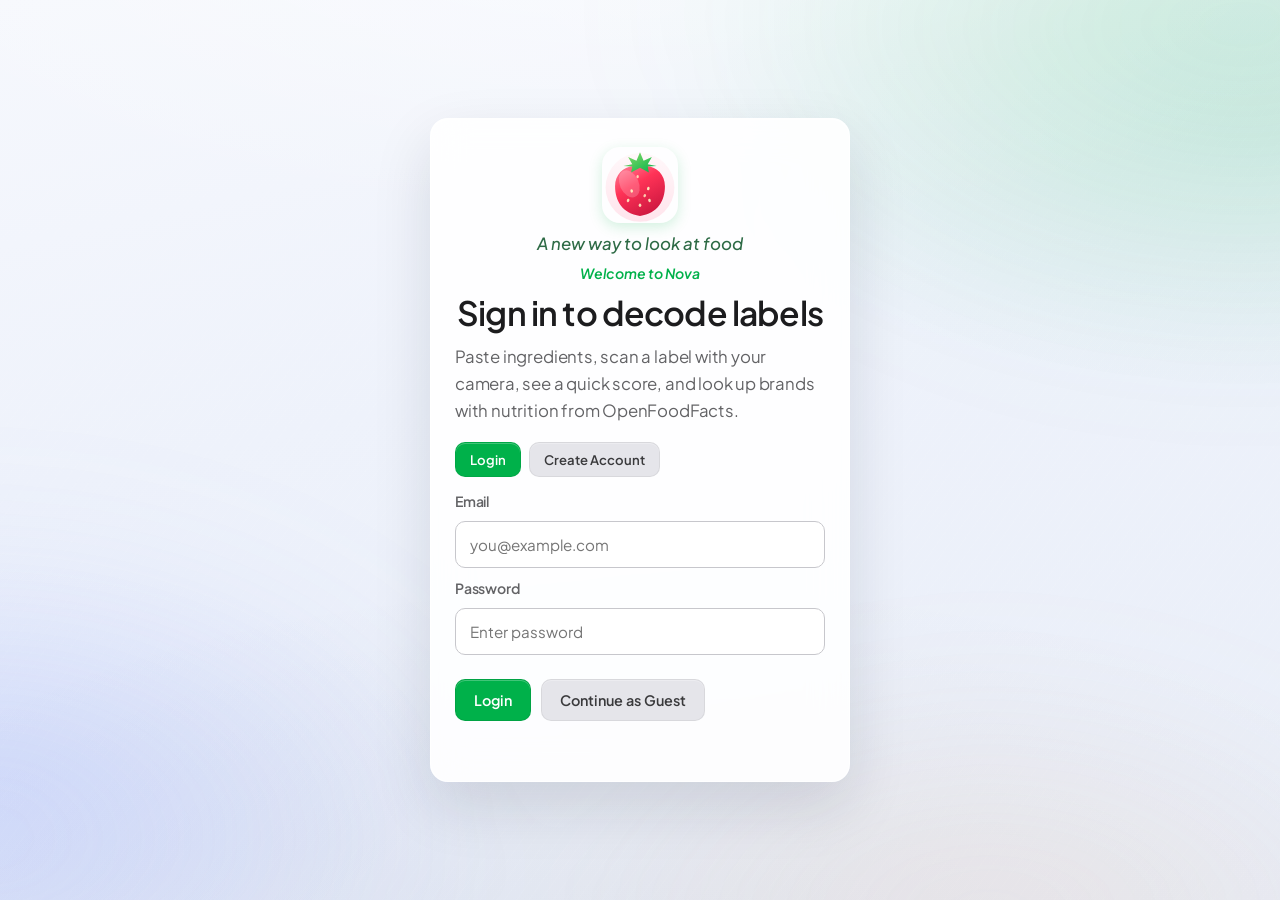
==== commit 49a439eb: "Fix atmosphere layer stacking so background is visible. body: :after painted above all content and h" ====
--- a/index.html
+++ b/index.html
@@ -10,7 +10,7 @@
     />
     <link rel="icon" href="./assets/nova-fruit-logo.svg" type="image/svg+xml" />
     <link rel="stylesheet" href="./nova-fonts.css?v=5" />
-    <link rel="stylesheet" href="./styles.css?v=4" />
+    <link rel="stylesheet" href="./styles.css?v=5" />
   </head>
   <body>
     <a class="skip" href="#app-main">Skip to main content</a>
--- a/styles.css
+++ b/styles.css
@@ -32,14 +32,14 @@
   --radius-sm: 10px;
   --max: 52rem;
   --space: clamp(1rem, 3vw, 2.5rem);
-  --paper-noise: rgba(255, 255, 255, 0.08);
+  --paper-noise: rgba(255, 255, 255, 0.045);
   /* Page atmosphere (light) */
   --bg-mesh-a: #f6f8fd;
   --bg-mesh-b: #eef2fb;
   --bg-mesh-c: #e9eef8;
-  --bg-aurora-1: rgba(0, 177, 74, 0.11);
-  --bg-aurora-2: rgba(110, 138, 255, 0.14);
-  --bg-aurora-3: rgba(255, 186, 130, 0.09);
+  --bg-aurora-1: rgba(0, 177, 74, 0.16);
+  --bg-aurora-2: rgba(110, 138, 255, 0.2);
+  --bg-aurora-3: rgba(255, 186, 130, 0.13);
   --bg-vignette: rgba(12, 18, 32, 0.045);
   --bg-rim: rgba(255, 255, 255, 0.55);
   --bg-blob-blur: 68px;
@@ -67,9 +67,9 @@
   --bg-mesh-a: #0d1018;
   --bg-mesh-b: #121826;
   --bg-mesh-c: #0a0d14;
-  --bg-aurora-1: rgba(0, 214, 110, 0.07);
-  --bg-aurora-2: rgba(96, 140, 255, 0.1);
-  --bg-aurora-3: rgba(255, 170, 95, 0.045);
+  --bg-aurora-1: rgba(0, 214, 110, 0.1);
+  --bg-aurora-2: rgba(96, 140, 255, 0.14);
+  --bg-aurora-3: rgba(255, 170, 95, 0.07);
   --bg-vignette: rgba(0, 0, 0, 0.42);
   --bg-rim: rgba(120, 160, 255, 0.06);
   --bg-blob-blur: 80px;
@@ -117,7 +117,35 @@
   letter-spacing: -0.01em;
   -webkit-font-smoothing: antialiased;
   background-color: var(--page);
+  /* First layers paint on top; keep vignette + noise here so they sit under UI, not on top of it. */
   background-image:
+    repeating-linear-gradient(
+      125deg,
+      transparent 0,
+      transparent 9px,
+      var(--paper-noise) 9px,
+      var(--paper-noise) 10px
+    ),
+    radial-gradient(ellipse 140% 90% at 50% 110%, var(--bg-vignette), transparent 52%),
+    radial-gradient(ellipse 80% 55% at 50% 0%, rgba(255, 255, 255, 0.08), transparent 45%),
+    radial-gradient(ellipse 120% 70% at 50% -15%, var(--bg-rim), transparent 58%),
+    radial-gradient(ellipse 90% 55% at 100% 15%, var(--bg-mesh-spot-tr), transparent 52%),
+    radial-gradient(ellipse 70% 45% at 0% 85%, var(--bg-mesh-spot-bl), transparent 50%),
+    linear-gradient(168deg, var(--bg-mesh-a) 0%, var(--bg-mesh-b) 42%, var(--bg-mesh-c) 100%);
+  background-attachment: fixed;
+}
+
+:root[data-theme="dark"] body {
+  background-image:
+    repeating-linear-gradient(
+      125deg,
+      transparent 0,
+      transparent 9px,
+      var(--paper-noise) 9px,
+      var(--paper-noise) 10px
+    ),
+    radial-gradient(ellipse 130% 85% at 50% 115%, var(--bg-vignette), transparent 55%),
+    radial-gradient(ellipse 75% 45% at 50% -5%, rgba(120, 160, 255, 0.1), transparent 48%),
     radial-gradient(ellipse 120% 70% at 50% -15%, var(--bg-rim), transparent 58%),
     radial-gradient(ellipse 90% 55% at 100% 15%, var(--bg-mesh-spot-tr), transparent 52%),
     radial-gradient(ellipse 70% 45% at 0% 85%, var(--bg-mesh-spot-bl), transparent 50%),
@@ -136,7 +164,7 @@
     radial-gradient(ellipse 48% 42% at 8% 85%, var(--bg-aurora-2), transparent 72%),
     radial-gradient(ellipse 40% 35% at 72% 95%, var(--bg-aurora-3), transparent 75%);
   filter: blur(var(--bg-blob-blur));
-  opacity: 0.92;
+  opacity: 1;
   transform: translateZ(0);
   animation: aura-drift 28s ease-in-out infinite alternate;
 }
@@ -154,41 +182,6 @@
   100% {
     transform: translate(-1.2%, 1.4%) scale(1.03);
   }
-}
-
-/* Vignette + micro texture — sits above blurred layer */
-body::after {
-  content: "";
-  position: fixed;
-  inset: 0;
-  pointer-events: none;
-  background-image:
-    radial-gradient(ellipse 140% 90% at 50% 110%, var(--bg-vignette), transparent 52%),
-    radial-gradient(ellipse 80% 55% at 50% 0%, rgba(255, 255, 255, 0.06), transparent 45%),
-    repeating-linear-gradient(
-      125deg,
-      transparent 0,
-      transparent 9px,
-      var(--paper-noise) 9px,
-      var(--paper-noise) 10px
-    );
-  opacity: 0.85;
-  mix-blend-mode: multiply;
-}
-
-:root[data-theme="dark"] body::after {
-  mix-blend-mode: normal;
-  opacity: 1;
-  background-image:
-    radial-gradient(ellipse 130% 85% at 50% 115%, var(--bg-vignette), transparent 55%),
-    radial-gradient(ellipse 75% 45% at 50% -5%, rgba(120, 160, 255, 0.07), transparent 48%),
-    repeating-linear-gradient(
-      125deg,
-      transparent 0,
-      transparent 9px,
-      var(--paper-noise) 9px,
-      var(--paper-noise) 10px
-    );
 }
 
 .skip {
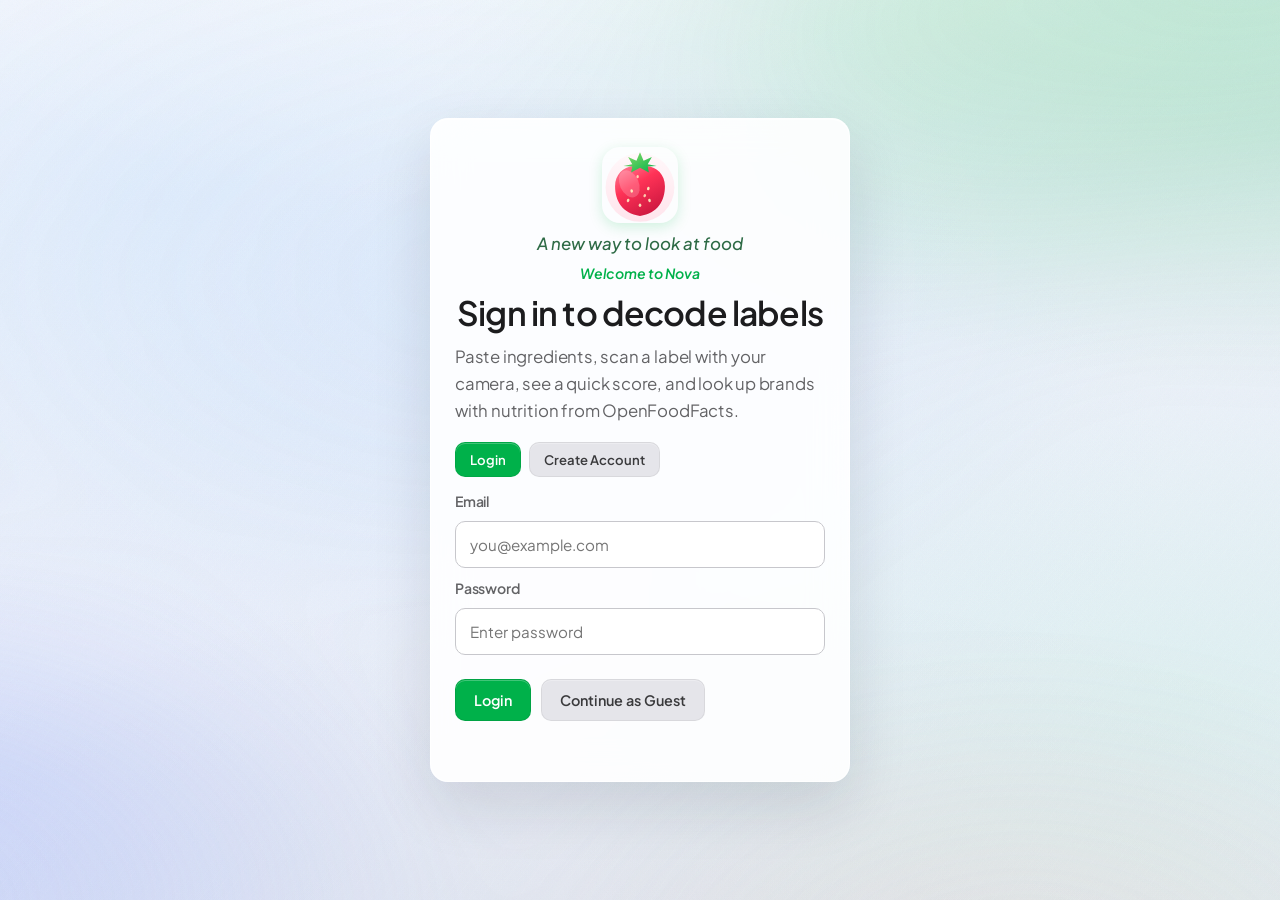
==== commit 7414e3d7: "Page background: mesh glow, richer aurora blobs, animated grain - Add layered radial mesh washes and" ====
--- a/index.html
+++ b/index.html
@@ -10,7 +10,7 @@
     />
     <link rel="icon" href="./assets/nova-fruit-logo.svg" type="image/svg+xml" />
     <link rel="stylesheet" href="./nova-fonts.css?v=5" />
-    <link rel="stylesheet" href="./styles.css?v=5" />
+    <link rel="stylesheet" href="./styles.css?v=11" />
   </head>
   <body>
     <a class="skip" href="#app-main">Skip to main content</a>
@@ -89,57 +89,96 @@
       </div>
 
       <main id="app-main" class="app-shell">
-        <section class="panel tab-panel" data-tab-panel="dashboard">
-          <div class="calendar-strip" id="homeCalendarStrip"></div>
-          <div class="home-top-grid">
-            <article class="fit-card">
-              <p class="fit-label">Steps</p>
-              <p id="stepsValue" class="fit-big-number">0</p>
-              <div class="home-ring home-ring--large home-ring--blue" id="stepsRing" aria-label="Steps progress">
-                <span aria-hidden="true">👟</span>
-              </div>
-            </article>
-            <article class="fit-card">
-              <p class="fit-label">Calories burned</p>
-              <p id="caloriesBurnedValue" class="fit-big-number">0</p>
-              <p id="activityBreakdown" class="fit-subtext">Walk 0 · Active 0</p>
-              <div class="home-ring home-ring--large home-ring--orange" id="caloriesBurnedRing" aria-label="Calories burned progress">
-                <span aria-hidden="true">🔥</span>
-              </div>
-            </article>
-          </div>
-          <div class="water-row fit-card">
-            <div>
-              <p class="fit-label">Water</p>
-              <strong id="waterValue">0 / 8 cups</strong>
-            </div>
-            <div class="water-actions">
-              <button id="waterMinusButton" type="button" class="secondary small">−</button>
-              <button id="waterPlusButton" type="button" class="secondary small">+</button>
-            </div>
-          </div>
-          <div class="home-recent-head">
-            <h3>Recently logged</h3>
-          </div>
-          <div id="homeRecentList" class="home-recent-list"></div>
+        <section class="panel tab-panel dashboard-panel" data-tab-panel="dashboard">
+          <header class="home-dash-header">
+            <div class="home-dash-header-text">
+              <p class="home-dash-eyebrow" id="homeDashDate">Today</p>
+              <h2 class="home-dash-title" id="homeDashGreeting">Good morning 👋</h2>
+              <p class="home-dash-tagline" id="homeDashTagline">Ready to hit your goals today?</p>
+              <p class="home-dash-streak hidden" id="homeDashStreak" aria-live="polite"></p>
+            </div>
+          </header>
+
+          <section class="home-section" aria-labelledby="home-week-heading">
+            <div class="home-section-head">
+              <h3 class="home-section-title" id="home-week-heading">This week</h3>
+              <span class="home-section-meta">Last 7 days</span>
+            </div>
+            <div class="calendar-strip" id="homeCalendarStrip"></div>
+          </section>
+
+          <div class="home-dash-primary">
+            <section class="home-section home-section--metrics" aria-labelledby="home-activity-heading">
+              <div class="home-section-head">
+                <h3 class="home-section-title" id="home-activity-heading">Activity</h3>
+                <span class="home-section-meta" id="homeActivityHint">Rings from your log</span>
+              </div>
+              <div class="home-top-grid">
+                <article class="fit-card dashboard-metric-card">
+                  <p class="fit-label">Steps</p>
+                  <p id="stepsValue" class="fit-big-number">0</p>
+                  <div class="home-ring home-ring--large home-ring--blue" id="stepsRing" aria-label="Steps progress">
+                    <span aria-hidden="true">👟</span>
+                  </div>
+                </article>
+                <article class="fit-card dashboard-metric-card">
+                  <p class="fit-label">Calories burned</p>
+                  <p id="caloriesBurnedValue" class="fit-big-number">0</p>
+                  <p id="activityBreakdown" class="fit-subtext">Walk 0 · Active 0</p>
+                  <div class="home-ring home-ring--large home-ring--orange" id="caloriesBurnedRing" aria-label="Calories burned progress">
+                    <span aria-hidden="true">🔥</span>
+                  </div>
+                </article>
+              </div>
+            </section>
+
+            <section class="home-section home-section--water" aria-labelledby="home-water-heading">
+              <div class="home-section-head">
+                <h3 class="home-section-title" id="home-water-heading">Hydration</h3>
+                <span class="home-section-meta">Goal 8 cups</span>
+              </div>
+              <div class="water-row fit-card dashboard-card--interactive">
+                <div>
+                  <p class="fit-label">Water today</p>
+                  <strong id="waterValue">0 / 8 cups</strong>
+                </div>
+                <div class="water-actions">
+                  <button id="waterMinusButton" type="button" class="secondary small">−</button>
+                  <button id="waterPlusButton" type="button" class="secondary small">+</button>
+                </div>
+              </div>
+            </section>
+          </div>
+
+          <section class="home-section home-section--recent" aria-labelledby="home-recent-heading">
+            <div class="home-section-head">
+              <h3 class="home-section-title" id="home-recent-heading">Recently logged</h3>
+              <span class="home-section-meta" id="homeRecentMeta">Today</span>
+            </div>
+            <div id="homeRecentList" class="home-recent-list"></div>
+          </section>
         </section>
 
-        <section class="panel tab-panel" data-tab-panel="progress">
-          <h2>Progress</h2>
+        <section class="panel tab-panel progress-panel" data-tab-panel="progress">
+          <h2 class="progress-page-title">Progress</h2>
           <div class="progress-stat-grid">
             <article class="fit-card progress-stat-card">
+              <div class="home-ring progress-ring--weight" id="weightRing"><span aria-hidden="true">⚖</span></div>
               <p class="fit-label">Last weight</p>
-              <strong id="lastWeightValue">0 lb</strong>
-              <div class="home-ring home-ring--blue" id="weightRing"><span aria-hidden="true">⚖</span></div>
+              <strong id="lastWeightValue" class="progress-stat-value">0 lb</strong>
             </article>
             <article class="fit-card progress-stat-card">
+              <div class="home-ring home-ring--blue progress-ring--days" id="daysLoggedRing">
+                <span aria-hidden="true">🍎</span>
+              </div>
               <p class="fit-label">Days logged</p>
-              <strong id="daysLoggedValue">0</strong>
-              <span id="cheatBadge" class="cheat-badge">0 cheat</span>
-              <div class="home-ring home-ring--green" id="daysLoggedRing"><span aria-hidden="true">✓</span></div>
+              <div class="progress-stat-value-row">
+                <strong id="daysLoggedValue" class="progress-stat-value">0 logged</strong>
+                <span id="cheatBadge" class="cheat-badge">0 Cheat</span>
+              </div>
             </article>
           </div>
-          <div class="segmented-control" id="progressRangeControl" role="tablist" aria-label="Progress range">
+          <div class="segmented-control progress-range-control" id="progressRangeControl" role="tablist" aria-label="Progress range">
             <button type="button" class="segment active" data-range="90">90 Days</button>
             <button type="button" class="segment" data-range="180">6 Months</button>
             <button type="button" class="segment" data-range="365">1 Year</button>
@@ -148,14 +187,23 @@
           <article class="fit-card goal-progress-card">
             <div class="goal-progress-head">
               <h3>Goal Progress</h3>
-              <span id="goalProgressLabel">0% completed</span>
+              <div class="goal-progress-head-actions">
+                <span class="goal-progress-badge" title="Average calorie goal hit rate in this range">
+                  <span class="goal-progress-badge-icon" aria-hidden="true">🚩</span>
+                  <span id="goalProgressLabel">0% of goal done</span>
+                </span>
+                <button type="button" class="goal-edit-btn" id="editGoalsScrollButton" aria-label="Edit goals">
+                  ✎
+                </button>
+              </div>
             </div>
             <div id="goalChartWrap" class="goal-chart-wrap">
-              <svg id="goalChartSvg" viewBox="0 0 640 240" aria-label="Goal progress chart"></svg>
-              <div id="goalChartTooltip" class="chart-tooltip hidden"></div>
-            </div>
+              <svg id="goalChartSvg" viewBox="0 0 640 280" aria-label="Goal progress chart"></svg>
+              <div id="goalChartTooltip" class="chart-tooltip hidden" role="status"></div>
+            </div>
+            <p class="goal-progress-foot" id="goalProgressFoot"></p>
           </article>
-          <div class="goal-grid">
+          <div class="goal-grid" id="goalGridSection">
             <label class="label" for="goalCalories">Calorie goal</label>
             <input id="goalCalories" type="number" min="800" step="10" />
             <label class="label" for="goalProtein">Protein goal (g)</label>
@@ -335,18 +383,20 @@
       </main>
 
       <nav class="bottom-tabs" aria-label="App sections">
-        <button class="tab-button active" type="button" data-tab-target="dashboard" aria-label="Home">
-          <span class="tab-icon" aria-hidden="true">⌂</span>
-          <span class="tab-label">Home</span>
-        </button>
-        <button class="tab-button" type="button" data-tab-target="progress" aria-label="Progress">
-          <span class="tab-icon" aria-hidden="true">▥</span>
-          <span class="tab-label">Progress</span>
-        </button>
-        <button class="tab-button" type="button" data-tab-target="scan" aria-label="Settings">
-          <span class="tab-icon" aria-hidden="true">⚙</span>
-          <span class="tab-label">Settings</span>
-        </button>
+        <div class="bottom-tabs-dock">
+          <button class="tab-button active" type="button" data-tab-target="dashboard" aria-label="Home">
+            <span class="tab-icon" aria-hidden="true">⌂</span>
+            <span class="tab-label">Home</span>
+          </button>
+          <button class="tab-button" type="button" data-tab-target="progress" aria-label="Progress">
+            <span class="tab-icon" aria-hidden="true">▥</span>
+            <span class="tab-label">Progress</span>
+          </button>
+          <button class="tab-button" type="button" data-tab-target="scan" aria-label="Settings">
+            <span class="tab-icon" aria-hidden="true">⚙</span>
+            <span class="tab-label">Settings</span>
+          </button>
+        </div>
       </nav>
       <button id="fabAddButton" class="fab-add-button" type="button" aria-label="Add meal">+</button>
 
--- a/styles.css
+++ b/styles.css
@@ -37,9 +37,12 @@
   --bg-mesh-a: #f6f8fd;
   --bg-mesh-b: #eef2fb;
   --bg-mesh-c: #e9eef8;
-  --bg-aurora-1: rgba(0, 177, 74, 0.16);
-  --bg-aurora-2: rgba(110, 138, 255, 0.2);
-  --bg-aurora-3: rgba(255, 186, 130, 0.13);
+  --bg-aurora-1: rgba(0, 177, 74, 0.22);
+  --bg-aurora-2: rgba(110, 138, 255, 0.26);
+  --bg-aurora-3: rgba(255, 186, 130, 0.12);
+  --bg-mesh-glow-l: rgba(147, 197, 253, 0.16);
+  --bg-mesh-glow-r: rgba(167, 243, 208, 0.18);
+  --bg-mesh-glow-c: rgba(186, 210, 255, 0.1);
   --bg-vignette: rgba(12, 18, 32, 0.045);
   --bg-rim: rgba(255, 255, 255, 0.55);
   --bg-blob-blur: 68px;
@@ -67,9 +70,12 @@
   --bg-mesh-a: #0d1018;
   --bg-mesh-b: #121826;
   --bg-mesh-c: #0a0d14;
-  --bg-aurora-1: rgba(0, 214, 110, 0.1);
-  --bg-aurora-2: rgba(96, 140, 255, 0.14);
-  --bg-aurora-3: rgba(255, 170, 95, 0.07);
+  --bg-aurora-1: rgba(0, 214, 110, 0.14);
+  --bg-aurora-2: rgba(96, 140, 255, 0.2);
+  --bg-aurora-3: rgba(255, 170, 95, 0.06);
+  --bg-mesh-glow-l: rgba(96, 140, 255, 0.12);
+  --bg-mesh-glow-r: rgba(0, 214, 110, 0.1);
+  --bg-mesh-glow-c: rgba(130, 170, 255, 0.08);
   --bg-vignette: rgba(0, 0, 0, 0.42);
   --bg-rim: rgba(120, 160, 255, 0.06);
   --bg-blob-blur: 80px;
@@ -84,6 +90,7 @@
 html {
   min-height: 100%;
   scroll-behavior: smooth;
+  background-color: var(--page);
 }
 
 @media (prefers-reduced-motion: reduce) {
@@ -131,6 +138,9 @@
     radial-gradient(ellipse 120% 70% at 50% -15%, var(--bg-rim), transparent 58%),
     radial-gradient(ellipse 90% 55% at 100% 15%, var(--bg-mesh-spot-tr), transparent 52%),
     radial-gradient(ellipse 70% 45% at 0% 85%, var(--bg-mesh-spot-bl), transparent 50%),
+    radial-gradient(ellipse 110% 85% at 12% 22%, var(--bg-mesh-glow-l), transparent 58%),
+    radial-gradient(ellipse 95% 75% at 92% 78%, var(--bg-mesh-glow-r), transparent 56%),
+    radial-gradient(ellipse 70% 60% at 48% 52%, var(--bg-mesh-glow-c), transparent 62%),
     linear-gradient(168deg, var(--bg-mesh-a) 0%, var(--bg-mesh-b) 42%, var(--bg-mesh-c) 100%);
   background-attachment: fixed;
 }
@@ -149,6 +159,9 @@
     radial-gradient(ellipse 120% 70% at 50% -15%, var(--bg-rim), transparent 58%),
     radial-gradient(ellipse 90% 55% at 100% 15%, var(--bg-mesh-spot-tr), transparent 52%),
     radial-gradient(ellipse 70% 45% at 0% 85%, var(--bg-mesh-spot-bl), transparent 50%),
+    radial-gradient(ellipse 110% 85% at 12% 22%, var(--bg-mesh-glow-l), transparent 58%),
+    radial-gradient(ellipse 95% 75% at 92% 78%, var(--bg-mesh-glow-r), transparent 56%),
+    radial-gradient(ellipse 70% 60% at 48% 52%, var(--bg-mesh-glow-c), transparent 62%),
     linear-gradient(168deg, var(--bg-mesh-a) 0%, var(--bg-mesh-b) 42%, var(--bg-mesh-c) 100%);
   background-attachment: fixed;
 }
@@ -157,31 +170,114 @@
 body::before {
   content: "";
   position: fixed;
-  inset: -12%;
+  inset: -18%;
+  z-index: 0;
   pointer-events: none;
   background:
     radial-gradient(ellipse 55% 48% at 88% 10%, var(--bg-aurora-1), transparent 70%),
-    radial-gradient(ellipse 48% 42% at 8% 85%, var(--bg-aurora-2), transparent 72%),
-    radial-gradient(ellipse 40% 35% at 72% 95%, var(--bg-aurora-3), transparent 75%);
+    radial-gradient(ellipse 50% 44% at 5% 88%, var(--bg-aurora-2), transparent 72%),
+    radial-gradient(ellipse 44% 38% at 72% 95%, var(--bg-aurora-3), transparent 75%),
+    radial-gradient(ellipse 58% 48% at 40% 36%, rgba(120, 200, 255, 0.07), transparent 68%),
+    radial-gradient(ellipse 36% 40% at 64% 16%, rgba(0, 177, 74, 0.09), transparent 72%);
   filter: blur(var(--bg-blob-blur));
-  opacity: 1;
+  opacity: 0.98;
   transform: translateZ(0);
-  animation: aura-drift 28s ease-in-out infinite alternate;
+  will-change: transform;
+  animation: aura-drift 32s ease-in-out infinite alternate;
+}
+
+:root[data-theme="dark"] body::before {
+  background:
+    radial-gradient(ellipse 55% 48% at 88% 10%, var(--bg-aurora-1), transparent 70%),
+    radial-gradient(ellipse 50% 44% at 5% 88%, var(--bg-aurora-2), transparent 72%),
+    radial-gradient(ellipse 44% 38% at 72% 95%, var(--bg-aurora-3), transparent 75%),
+    radial-gradient(ellipse 58% 48% at 40% 36%, rgba(96, 140, 255, 0.12), transparent 68%),
+    radial-gradient(ellipse 36% 40% at 64% 16%, rgba(0, 214, 110, 0.1), transparent 72%);
+  opacity: 0.92;
+}
+
+/* Subtle animated film grain (SVG turbulence), minimal depth */
+body::after {
+  content: "";
+  position: fixed;
+  inset: -8%;
+  z-index: 0;
+  pointer-events: none;
+  background-image: url("data:image/svg+xml,%3Csvg xmlns='http://www.w3.org/2000/svg' viewBox='0 0 256 256'%3E%3Cfilter id='g'%3E%3CfeTurbulence type='fractalNoise' baseFrequency='0.9' numOctaves='3' stitchTiles='stitch'/%3E%3C/filter%3E%3Crect width='100%25' height='100%25' filter='url(%23g)'/%3E%3C/svg%3E");
+  background-size: 220px 220px;
+  background-repeat: repeat;
+  mix-blend-mode: multiply;
+  opacity: 0.038;
+  transform: translateZ(0);
+  will-change: transform, opacity;
+  animation:
+    grain-drift 22s ease-in-out infinite alternate,
+    grain-shimmer 9s ease-in-out infinite;
+}
+
+:root[data-theme="dark"] body::after {
+  mix-blend-mode: soft-light;
+  opacity: 0.065;
+  animation:
+    grain-drift 22s ease-in-out infinite alternate,
+    grain-shimmer-dark 9s ease-in-out infinite;
 }
 
 @media (prefers-reduced-motion: reduce) {
   body::before {
     animation: none;
   }
+
+  body::after {
+    animation: none;
+  }
 }
 
 @keyframes aura-drift {
   0% {
-    transform: translate(0, 0) scale(1);
+    transform: translate(0, 0) scale(1) rotate(0deg);
+  }
+  50% {
+    transform: translate(-1.8%, 1.1%) scale(1.045) rotate(0.35deg);
   }
   100% {
-    transform: translate(-1.2%, 1.4%) scale(1.03);
-  }
+    transform: translate(1.1%, -1.4%) scale(1.02) rotate(-0.25deg);
+  }
+}
+
+@keyframes grain-drift {
+  0% {
+    transform: translate3d(0, 0, 0) rotate(0deg);
+  }
+  100% {
+    transform: translate3d(-3.2%, 2.4%, 0) rotate(0.55deg);
+  }
+}
+
+@keyframes grain-shimmer {
+  0%,
+  100% {
+    opacity: 0.03;
+  }
+  50% {
+    opacity: 0.052;
+  }
+}
+
+@keyframes grain-shimmer-dark {
+  0%,
+  100% {
+    opacity: 0.055;
+  }
+  50% {
+    opacity: 0.09;
+  }
+}
+
+#authScreen,
+#appContent {
+  position: relative;
+  z-index: 1;
 }
 
 .skip {
@@ -1156,57 +1252,133 @@
   color: var(--text);
 }
 
+/* Floating dock tab bar — iOS-inspired glass */
 .bottom-tabs {
   position: fixed;
   left: 0;
   right: 0;
   bottom: 0;
   z-index: 80;
+  display: flex;
+  justify-content: center;
+  align-items: flex-end;
+  padding: 0 max(16px, env(safe-area-inset-left)) calc(14px + env(safe-area-inset-bottom))
+    max(20px, calc(76px + env(safe-area-inset-right)));
+  background: transparent;
+  border: 0;
+  box-shadow: none;
+  pointer-events: none;
+}
+
+.bottom-tabs-dock {
+  pointer-events: auto;
+  flex: 0 1 min(320px, calc(100vw - 96px));
+  width: 100%;
   display: grid;
   grid-template-columns: repeat(3, minmax(0, 1fr));
-  gap: 6px;
-  padding: 10px max(14px, env(safe-area-inset-left)) calc(14px + env(safe-area-inset-bottom))
-    max(96px, env(safe-area-inset-right));
-  background: rgba(247, 248, 252, 0.82);
-  backdrop-filter: blur(18px) saturate(1.1);
-  -webkit-backdrop-filter: blur(18px) saturate(1.1);
-  border-top: 1px solid rgba(255, 255, 255, 0.55);
-  box-shadow: 0 -8px 32px rgba(15, 23, 42, 0.05);
+  gap: 8px;
+  padding: 8px 10px;
+  border-radius: 26px;
+  background: rgba(255, 255, 255, 0.58);
+  backdrop-filter: blur(26px) saturate(1.35);
+  -webkit-backdrop-filter: blur(26px) saturate(1.35);
+  border: 1px solid rgba(255, 255, 255, 0.62);
+  box-shadow:
+    0 1px 0 rgba(255, 255, 255, 0.9) inset,
+    0 14px 44px rgba(15, 23, 42, 0.11),
+    0 4px 14px rgba(15, 23, 42, 0.05);
 }
 
 .bottom-tabs .tab-button {
-  border-radius: 14px;
-  padding: 7px 6px 8px;
+  position: relative;
+  border-radius: 18px;
+  padding: 10px 10px 9px;
+  min-height: 52px;
   display: grid;
   place-items: center;
-  gap: 3px;
-  font-size: 0.76rem;
+  align-content: center;
+  gap: 5px;
+  font-size: 0.68rem;
   font-weight: 500;
-  color: #818896;
+  letter-spacing: 0.02em;
+  color: #7b8496;
   background: transparent;
   border: 1px solid transparent;
   box-shadow: none;
+  transition:
+    transform 0.32s cubic-bezier(0.34, 1.45, 0.64, 1),
+    background 0.22s ease,
+    color 0.22s ease,
+    box-shadow 0.26s ease,
+    border-color 0.22s ease;
+}
+
+.bottom-tabs .tab-button:focus-visible {
+  outline: 2px solid var(--yuka-excellent);
+  outline-offset: 2px;
 }
 
 .bottom-tabs .tab-button .tab-icon {
-  font-size: 1.18rem;
+  font-size: 1.28rem;
   line-height: 1;
+  transition:
+    transform 0.34s cubic-bezier(0.34, 1.45, 0.64, 1),
+    filter 0.32s ease;
 }
 
 .bottom-tabs .tab-button .tab-label {
-  line-height: 1;
+  line-height: 1.05;
+  font-weight: 500;
+  transition: font-weight 0.2s ease, opacity 0.2s ease;
+}
+
+.bottom-tabs .tab-button:not(.active):active {
+  transform: scale(0.94);
 }
 
 .bottom-tabs .tab-button.active {
-  color: #111827;
-  background: #eceef5;
-  border-color: #e2e6f0;
+  color: #0f172a;
+  font-weight: 600;
+  background: rgba(255, 255, 255, 0.88);
+  border-color: rgba(0, 177, 74, 0.22);
+  box-shadow:
+    0 1px 0 rgba(255, 255, 255, 1) inset,
+    0 0 0 1px rgba(0, 177, 74, 0.06),
+    0 8px 24px rgba(0, 177, 74, 0.14),
+    0 2px 8px rgba(15, 23, 42, 0.06);
+  transform: scale(1.03);
+}
+
+.bottom-tabs .tab-button.active .tab-label {
+  font-weight: 600;
+}
+
+.bottom-tabs .tab-button.active .tab-icon {
+  transform: scale(1.12) translateY(-1px);
+  filter: drop-shadow(0 0 8px rgba(0, 177, 74, 0.55)) drop-shadow(0 0 18px rgba(0, 177, 74, 0.22));
+}
+
+@media (prefers-reduced-motion: reduce) {
+  .bottom-tabs .tab-button,
+  .bottom-tabs .tab-button .tab-icon {
+    transition: background 0.15s ease, color 0.15s ease, box-shadow 0.15s ease, border-color 0.15s ease;
+  }
+
+  .bottom-tabs .tab-button:not(.active):active,
+  .bottom-tabs .tab-button.active {
+    transform: none;
+  }
+
+  .bottom-tabs .tab-button.active .tab-icon {
+    transform: none;
+    filter: none;
+  }
 }
 
 .fab-add-button {
   position: fixed;
   right: max(16px, env(safe-area-inset-right));
-  bottom: calc(16px + env(safe-area-inset-bottom));
+  bottom: calc(15px + env(safe-area-inset-bottom));
   z-index: 90;
   width: 62px;
   height: 62px;
@@ -1249,19 +1421,21 @@
 .calendar-strip {
   display: grid;
   grid-template-columns: repeat(7, minmax(0, 1fr));
-  gap: 8px;
-  margin-bottom: 12px;
+  gap: 6px;
+  margin-bottom: 0;
 }
 
 .calendar-day {
   border-radius: 12px;
   border: 1px solid #e3e7f1;
   background: #f7f8fc;
-  padding: 8px 6px;
+  padding: 8px 4px;
   display: grid;
   justify-items: center;
   gap: 2px;
   color: #495064;
+  cursor: default;
+  transition: transform 0.22s ease, background-color 0.2s ease, border-color 0.2s ease, box-shadow 0.22s ease;
 }
 
 .calendar-day span {
@@ -1278,6 +1452,136 @@
   background: #1a1b24;
   border-color: #1a1b24;
   color: #ffffff;
+}
+
+@media (hover: hover) {
+  .calendar-day:not(.active):hover {
+    transform: translateY(-2px);
+    box-shadow: 0 6px 14px rgba(15, 23, 42, 0.08);
+    border-color: #cdd4e6;
+  }
+}
+
+.calendar-day:active:not(.active) {
+  transform: scale(0.97);
+}
+
+/* ----- Dashboard (home) ----- */
+.app-shell > .panel.dashboard-panel {
+  padding-top: clamp(1.15rem, 3vw, 1.85rem);
+}
+
+.home-dash-header {
+  margin: 0 0 0.2rem;
+  display: flex;
+  align-items: flex-end;
+  justify-content: space-between;
+  gap: 12px;
+}
+
+.home-dash-header-text {
+  min-width: 0;
+}
+
+.home-dash-eyebrow {
+  margin: 0 0 4px;
+  font-size: 0.82rem;
+  font-weight: 600;
+  color: var(--yuka-excellent);
+  letter-spacing: 0.02em;
+}
+
+.home-dash-title {
+  margin: 0 0 6px;
+  font-size: clamp(1.32rem, 1.08rem + 0.95vw, 1.72rem);
+  font-weight: 700;
+  letter-spacing: -0.03em;
+  line-height: 1.12;
+  color: var(--text);
+}
+
+.home-dash-tagline {
+  margin: 0 0 6px;
+  font-size: 0.95rem;
+  font-weight: 500;
+  line-height: 1.45;
+  color: var(--muted);
+  max-width: 36ch;
+}
+
+.home-dash-streak {
+  margin: 0;
+  font-size: 0.95rem;
+  font-weight: 600;
+  line-height: 1.4;
+  color: #c2410c;
+}
+
+:root[data-theme="dark"] .home-dash-streak {
+  color: #fdba74;
+}
+
+.dashboard-panel .home-section {
+  margin-top: 1.05rem;
+}
+
+.dashboard-panel .home-section:first-of-type {
+  margin-top: 0.4rem;
+}
+
+.home-section-head {
+  display: flex;
+  align-items: baseline;
+  justify-content: space-between;
+  gap: 10px;
+  margin-bottom: 8px;
+  flex-wrap: wrap;
+}
+
+.home-section-title {
+  margin: 0;
+  font-family: var(--font-ui);
+  font-size: 1.02rem;
+  font-weight: 700;
+  letter-spacing: -0.02em;
+  color: var(--text);
+}
+
+.home-section-meta {
+  font-size: 0.76rem;
+  font-weight: 600;
+  color: var(--muted);
+}
+
+.home-dash-primary {
+  display: grid;
+  gap: 12px;
+  margin-top: 0.85rem;
+}
+
+@media (min-width: 700px) {
+  .home-dash-primary {
+    grid-template-columns: minmax(0, 1fr) minmax(172px, 228px);
+    align-items: stretch;
+    gap: 14px;
+    margin-top: 1rem;
+  }
+
+  .home-section--water .water-row {
+    flex-direction: column;
+    align-items: stretch;
+    gap: 12px;
+    height: 100%;
+    margin-top: 0;
+  }
+
+  .home-section--water .water-actions {
+    justify-content: flex-start;
+  }
+}
+
+.home-section--water .water-row {
+  margin-top: 0;
 }
 
 .home-top-grid {
@@ -1294,6 +1598,64 @@
   padding: 14px;
 }
 
+.dashboard-metric-card {
+  display: grid;
+  grid-template-columns: minmax(0, 1fr) auto;
+  grid-template-rows: auto auto auto;
+  column-gap: 12px;
+  row-gap: 2px;
+  align-items: center;
+  transition: transform 0.24s cubic-bezier(0.34, 1.45, 0.64, 1), box-shadow 0.24s ease, border-color 0.2s ease;
+}
+
+.dashboard-metric-card .fit-label {
+  grid-column: 1 / -1;
+  margin-bottom: 2px;
+}
+
+.dashboard-metric-card .fit-big-number {
+  grid-column: 1;
+  grid-row: 2;
+}
+
+.dashboard-metric-card .fit-subtext {
+  grid-column: 1 / -1;
+  grid-row: 3;
+  margin: 4px 0 0;
+}
+
+.dashboard-metric-card .home-ring {
+  grid-row: 2;
+  grid-column: 2;
+  align-self: center;
+  justify-self: end;
+  transition: transform 0.28s cubic-bezier(0.34, 1.45, 0.64, 1);
+}
+
+@media (hover: hover) {
+  .dashboard-metric-card:hover {
+    transform: translateY(-3px);
+    box-shadow: 0 14px 32px rgba(15, 23, 42, 0.1);
+    border-color: #d7deed;
+  }
+
+  .dashboard-metric-card:hover .home-ring {
+    transform: scale(1.04);
+  }
+}
+
+.dashboard-card--interactive {
+  transition: transform 0.22s ease, box-shadow 0.22s ease, border-color 0.2s ease;
+}
+
+@media (hover: hover) {
+  .dashboard-card--interactive:hover {
+    transform: translateY(-2px);
+    box-shadow: 0 14px 32px rgba(15, 23, 42, 0.1);
+    border-color: #d7deed;
+  }
+}
+
 .fit-label {
   margin: 0 0 6px;
   color: #5a6173;
@@ -1327,6 +1689,10 @@
 
 .water-row strong {
   font-family: var(--font-ui);
+  font-size: 1.28rem;
+  font-weight: 700;
+  letter-spacing: -0.02em;
+  color: #1a1c23;
 }
 
 .water-actions {
@@ -1337,6 +1703,11 @@
 .water-actions button {
   min-width: 36px;
   padding: 7px 10px;
+  transition: transform 0.16s ease, background-color 0.16s ease, border-color 0.16s ease;
+}
+
+.water-actions button:active {
+  transform: scale(0.92);
 }
 
 .home-calories-big {
@@ -1452,90 +1823,205 @@
   margin-top: 2px;
 }
 
-.home-recent-head h3 {
-  margin: 18px 0 10px;
-  font-family: var(--font-ui);
-  font-size: 1.9rem;
-  letter-spacing: -0.02em;
+@media (prefers-reduced-motion: reduce) {
+  @media (hover: hover) {
+    .dashboard-metric-card:hover,
+    .dashboard-card--interactive:hover,
+    .home-log-card:hover {
+      transform: none;
+    }
+
+    .dashboard-metric-card:hover .home-ring {
+      transform: none;
+    }
+
+    .calendar-day:not(.active):hover {
+      transform: none;
+    }
+  }
 }
 
 .progress-stat-grid {
   display: grid;
   grid-template-columns: repeat(2, minmax(0, 1fr));
+  gap: 12px;
+}
+
+.progress-panel .progress-stat-card {
+  display: grid;
+  justify-items: center;
+  text-align: center;
   gap: 10px;
-}
-
-.progress-stat-card {
-  display: grid;
+  padding: 18px 14px 16px;
+  background: #ffffff;
+  border: 1px solid #e8ecf4;
+  box-shadow: 0 8px 24px rgba(15, 23, 42, 0.06);
+  transition: transform 0.2s ease, box-shadow 0.2s ease;
+}
+
+@media (hover: hover) {
+  .progress-panel .progress-stat-card:hover {
+    transform: translateY(-2px);
+    box-shadow: 0 12px 32px rgba(15, 23, 42, 0.09);
+  }
+}
+
+.progress-panel .progress-stat-card .fit-label {
+  margin: 0;
+  font-size: 0.8rem;
+}
+
+.progress-stat-value {
+  font-size: 1.5rem;
+  font-weight: 700;
+  letter-spacing: -0.02em;
+  color: #111827;
+}
+
+.progress-stat-value-row {
+  display: flex;
+  align-items: center;
+  justify-content: center;
   gap: 8px;
-  justify-items: start;
-}
-
-.progress-stat-card strong {
-  font-size: 1.55rem;
-  font-family: var(--font-ui);
+  flex-wrap: wrap;
+}
+
+.progress-ring--weight.home-ring::before {
+  background: #ffffff;
+}
+
+.progress-ring--days.home-ring::before {
+  background: #ffffff;
 }
 
 .cheat-badge {
   display: inline-flex;
+  align-items: center;
+  gap: 4px;
   border-radius: 999px;
-  background: #fef2f0;
-  color: #c04d3f;
-  border: 1px solid #f6d7d2;
-  padding: 3px 8px;
+  background: #f3e8ff;
+  color: #6b21a8;
+  border: 1px solid #e9d5ff;
+  padding: 4px 10px;
   font-size: 0.72rem;
   font-family: var(--font-ui);
   font-weight: 600;
 }
 
-.segmented-control {
-  margin-top: 12px;
-  display: grid;
-  grid-template-columns: repeat(4, minmax(0, 1fr));
-  gap: 6px;
-}
-
-.segment {
-  border-radius: 999px;
-  border: 1px solid #dfe5f1;
-  background: #f5f7fc;
-  color: #636d84;
-  font-size: 0.76rem;
-  padding: 8px 6px;
-  font-family: var(--font-ui);
-  font-weight: 600;
-}
-
-.segment.active {
-  background: #1d1e2a;
-  color: #fff;
-  border-color: #1d1e2a;
+.progress-panel .progress-range-control {
+  margin-top: 14px;
+  padding: 5px;
+  border-radius: 16px;
+  background: #eceef4;
+  border: 1px solid #e2e6ef;
+  gap: 4px;
+}
+
+.progress-panel .progress-range-control .segment {
+  border: none;
+  background: transparent;
+  color: #647089;
+  box-shadow: none;
+  padding: 9px 8px;
+  font-size: 0.74rem;
+}
+
+.progress-panel .progress-range-control .segment.active {
+  background: #ffffff;
+  color: #111827;
+  border: none;
+  box-shadow: 0 2px 10px rgba(15, 23, 42, 0.1);
+}
+
+.progress-page-title {
+  margin: 0 0 4px;
+  font-size: clamp(1.45rem, 1.2rem + 1vw, 1.85rem);
+  font-weight: 700;
+  letter-spacing: -0.03em;
+  color: var(--text);
 }
 
 .goal-progress-card {
-  margin-top: 12px;
+  margin-top: 14px;
+  background: #ffffff;
+  border: 1px solid #e8ecf4;
+  box-shadow: 0 10px 32px rgba(15, 23, 42, 0.07);
 }
 
 .goal-progress-head {
   display: flex;
   justify-content: space-between;
   align-items: center;
+  gap: 10px;
+  flex-wrap: wrap;
 }
 
 .goal-progress-head h3 {
   margin: 0;
-}
-
-.goal-progress-head span {
-  color: #3b8750;
-  font-family: var(--font-ui);
-  font-size: 0.85rem;
+  font-size: 1.05rem;
+  font-weight: 700;
+}
+
+.goal-progress-head-actions {
+  display: inline-flex;
+  align-items: center;
+  gap: 8px;
+}
+
+.goal-progress-badge {
+  display: inline-flex;
+  align-items: center;
+  gap: 6px;
+  padding: 6px 12px;
+  border-radius: 999px;
+  background: #f1f3f8;
+  border: 1px solid #e2e6f0;
+  font-size: 0.78rem;
   font-weight: 600;
+  color: #3d4f6b;
+}
+
+.goal-progress-badge-icon {
+  font-size: 0.95rem;
+  line-height: 1;
+}
+
+.progress-panel button.goal-edit-btn {
+  width: 36px;
+  height: 36px;
+  border-radius: 10px;
+  border: 1px solid #e2e6f0;
+  background: #ffffff;
+  color: #5a6173;
+  font-size: 1rem;
+  line-height: 1;
+  cursor: pointer;
+  display: grid;
+  place-items: center;
+  padding: 0;
+  font-family: var(--font-ui);
+  font-weight: 600;
+  box-shadow: 0 1px 0 rgba(255, 255, 255, 0.9) inset;
+  transition: background 0.15s ease, border-color 0.15s ease, color 0.15s ease;
+}
+
+.progress-panel button.goal-edit-btn:hover {
+  background: #f7f8fc;
+  border-color: #cdd4e6;
+  color: #111827;
+}
+
+.progress-panel button.goal-edit-btn:focus-visible {
+  outline: 2px solid var(--yuka-excellent);
+  outline-offset: 2px;
 }
 
 .goal-chart-wrap {
-  margin-top: 10px;
+  margin-top: 12px;
   position: relative;
+  border-radius: 16px;
+  overflow: hidden;
+  border: 1px solid #eef1f6;
 }
 
 .goal-chart-wrap svg {
@@ -1547,13 +2033,44 @@
 .chart-tooltip {
   position: absolute;
   pointer-events: none;
-  background: #1c1e29;
+  min-width: 132px;
+  max-width: 200px;
+  text-align: center;
+  background: #1a1d28;
   color: #fff;
-  border-radius: 8px;
-  padding: 4px 8px;
+  border-radius: 12px;
+  padding: 10px 12px;
+  font-size: 0.78rem;
+  font-family: var(--font-ui);
+  z-index: 4;
+  box-shadow: 0 10px 28px rgba(0, 0, 0, 0.25);
+}
+
+.chart-tooltip strong {
+  display: block;
+  font-weight: 700;
+  font-size: 0.88rem;
+  margin-bottom: 4px;
+}
+
+.chart-tooltip-date {
+  display: block;
   font-size: 0.72rem;
-  font-family: var(--font-ui);
-  z-index: 2;
+  font-weight: 500;
+  opacity: 0.88;
+}
+
+.goal-progress-foot {
+  margin: 14px 0 0;
+  padding: 12px 14px;
+  border-radius: 14px;
+  background: linear-gradient(135deg, #ecfdf3 0%, #e8fdf0 100%);
+  border: 1px solid rgba(34, 197, 94, 0.2);
+  color: #14532d;
+  font-size: 0.9rem;
+  font-weight: 600;
+  line-height: 1.45;
+  text-align: center;
 }
 
 :root[data-theme="dark"] .app-top-nav-wrap {
@@ -1612,40 +2129,108 @@
   color: #f3f5fb;
 }
 
-:root[data-theme="dark"] .segment {
+@media (hover: hover) {
+  :root[data-theme="dark"] .calendar-day:not(.active):hover {
+    border-color: #4a5d7c;
+    box-shadow: 0 6px 18px rgba(0, 0, 0, 0.35);
+  }
+
+  :root[data-theme="dark"] .dashboard-metric-card:hover {
+    border-color: #4a5d82;
+  }
+
+  :root[data-theme="dark"] .dashboard-card--interactive:hover {
+    border-color: #4a5d82;
+  }
+
+  :root[data-theme="dark"] .home-log-card:hover {
+    border-color: #4f6088;
+  }
+}
+
+:root[data-theme="dark"] .home-dash-header .home-dash-eyebrow {
+  color: #84d5a0;
+}
+
+:root[data-theme="dark"] .progress-panel .progress-range-control {
+  background: #252d42;
+  border-color: #3a455c;
+}
+
+:root[data-theme="dark"] .progress-panel .progress-range-control .segment {
+  color: #a8b3cc;
+  background: transparent;
+}
+
+:root[data-theme="dark"] .progress-panel .progress-range-control .segment.active {
+  background: #323c54;
+  color: #f4f6fc;
+  box-shadow: 0 2px 14px rgba(0, 0, 0, 0.35);
+}
+
+:root[data-theme="dark"] .bottom-tabs-dock {
+  background: rgba(20, 26, 42, 0.68);
+  border-color: rgba(120, 160, 255, 0.14);
+  box-shadow:
+    0 1px 0 rgba(255, 255, 255, 0.06) inset,
+    0 16px 48px rgba(0, 0, 0, 0.42),
+    0 4px 16px rgba(0, 0, 0, 0.25);
+}
+
+:root[data-theme="dark"] .bottom-tabs .tab-button {
+  color: #8b96ad;
+}
+
+:root[data-theme="dark"] .bottom-tabs .tab-button.active {
+  color: #f4f6fc;
+  background: rgba(44, 56, 82, 0.92);
+  border-color: rgba(0, 214, 110, 0.28);
+  box-shadow:
+    0 1px 0 rgba(255, 255, 255, 0.08) inset,
+    0 0 0 1px rgba(0, 214, 110, 0.08),
+    0 8px 28px rgba(0, 214, 110, 0.12),
+    0 4px 14px rgba(0, 0, 0, 0.35);
+}
+
+:root[data-theme="dark"] .bottom-tabs .tab-button.active .tab-icon {
+  filter: drop-shadow(0 0 10px rgba(0, 214, 110, 0.55)) drop-shadow(0 0 22px rgba(96, 140, 255, 0.2));
+}
+
+:root[data-theme="dark"] .goal-chart-wrap svg text {
+  fill: #a9b4cc;
+}
+
+:root[data-theme="dark"] .goal-progress-badge {
   background: #2b344a;
   border-color: #445070;
-  color: #c6d0e4;
-}
-
-:root[data-theme="dark"] .segment.active {
-  background: #31405d;
-  border-color: #415575;
+  color: #d6dce8;
+}
+
+:root[data-theme="dark"] .goal-progress-foot {
+  background: linear-gradient(135deg, rgba(34, 197, 94, 0.12) 0%, rgba(28, 63, 43, 0.35) 100%);
+  border-color: rgba(125, 213, 156, 0.28);
+  color: #bbf7d0;
+}
+
+:root[data-theme="dark"] .progress-panel .progress-stat-card {
+  background: #1c2230;
+  border-color: #39445c;
+}
+
+:root[data-theme="dark"] .progress-stat-value {
   color: #f3f5fb;
 }
 
-:root[data-theme="dark"] .bottom-tabs {
-  background: rgba(16, 20, 32, 0.82);
-  border-top-color: rgba(120, 160, 255, 0.08);
-  box-shadow: 0 -10px 40px rgba(0, 0, 0, 0.35);
-}
-
-:root[data-theme="dark"] .bottom-tabs .tab-button {
-  color: #99a5bf;
-}
-
-:root[data-theme="dark"] .bottom-tabs .tab-button.active {
-  color: #f4f6fc;
-  background: #2c3650;
-  border-color: #3f4d6c;
-}
-
-:root[data-theme="dark"] .goal-chart-wrap svg text {
-  fill: #a9b4cc;
-}
-
-:root[data-theme="dark"] .goal-progress-head span {
-  color: #7dd59c;
+:root[data-theme="dark"] .cheat-badge {
+  background: rgba(139, 92, 246, 0.16);
+  color: #ddd6fe;
+  border-color: rgba(167, 139, 250, 0.35);
+}
+
+:root[data-theme="dark"] .progress-panel button.goal-edit-btn {
+  background: #252d42;
+  border-color: #445070;
+  color: #e4e8f3;
 }
 
 :root[data-theme="dark"] .app-footer {
@@ -1689,6 +2274,8 @@
 :root[data-theme="dark"] .lookup-note,
 :root[data-theme="dark"] .empty-state,
 :root[data-theme="dark"] .meal-meta,
+:root[data-theme="dark"] .home-section-meta,
+:root[data-theme="dark"] .home-dash-tagline,
 :root[data-theme="dark"] .home-log-top span,
 :root[data-theme="dark"] .app-top-links a {
   color: #c8d0e0;
@@ -1701,7 +2288,24 @@
 
 .home-recent-list {
   display: grid;
-  gap: 12px;
+  gap: 10px;
+  grid-template-columns: 1fr;
+}
+
+@media (min-width: 560px) {
+  .home-recent-list {
+    grid-template-columns: repeat(2, minmax(0, 1fr));
+  }
+
+  .home-recent-list > .empty-state {
+    grid-column: 1 / -1;
+  }
+}
+
+@media (min-width: 880px) {
+  .home-recent-list {
+    grid-template-columns: repeat(auto-fill, minmax(240px, 1fr));
+  }
 }
 
 .home-log-card {
@@ -1712,6 +2316,15 @@
   overflow: hidden;
   border: 1px solid #e6e9f1;
   background: #eceef4;
+  transition: transform 0.22s ease, box-shadow 0.22s ease, border-color 0.2s ease;
+}
+
+@media (hover: hover) {
+  .home-log-card:hover {
+    transform: translateY(-2px);
+    box-shadow: 0 12px 28px rgba(15, 23, 42, 0.12);
+    border-color: #d8deea;
+  }
 }
 
 .home-log-card img {
